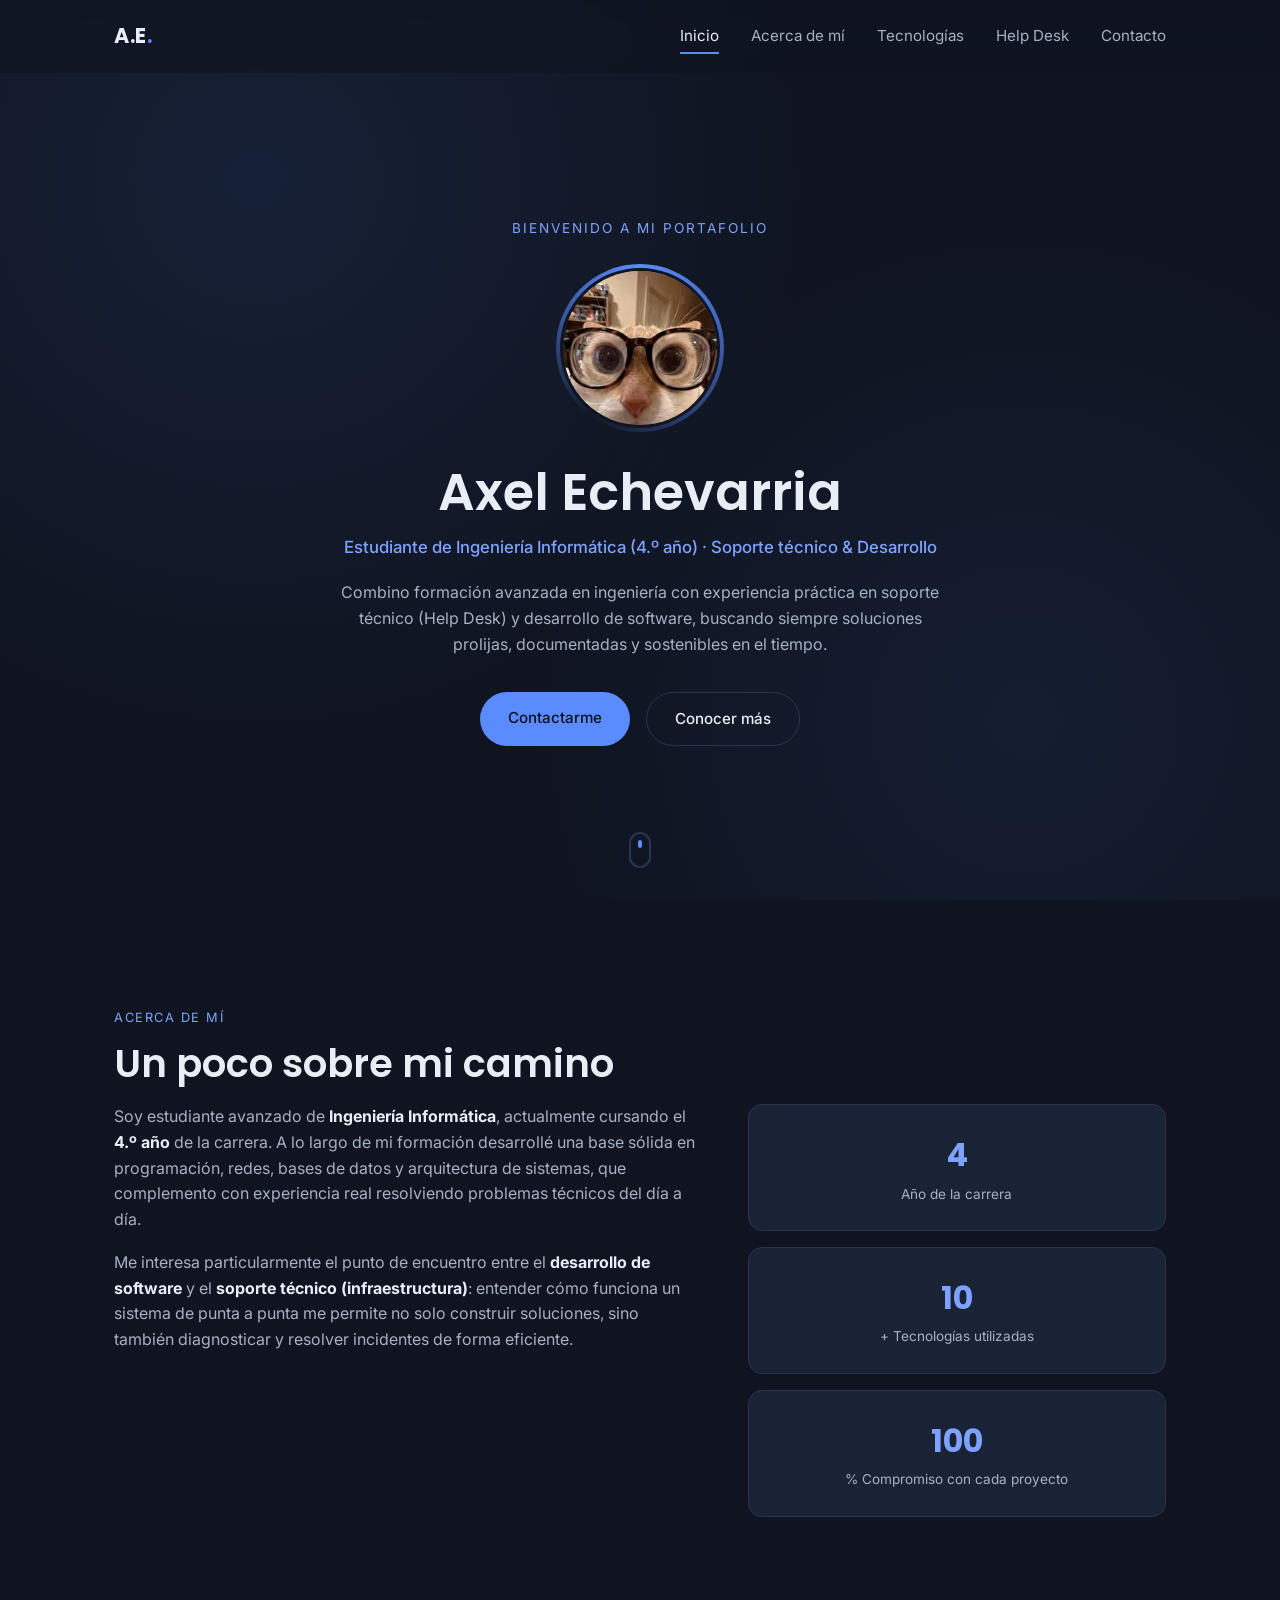
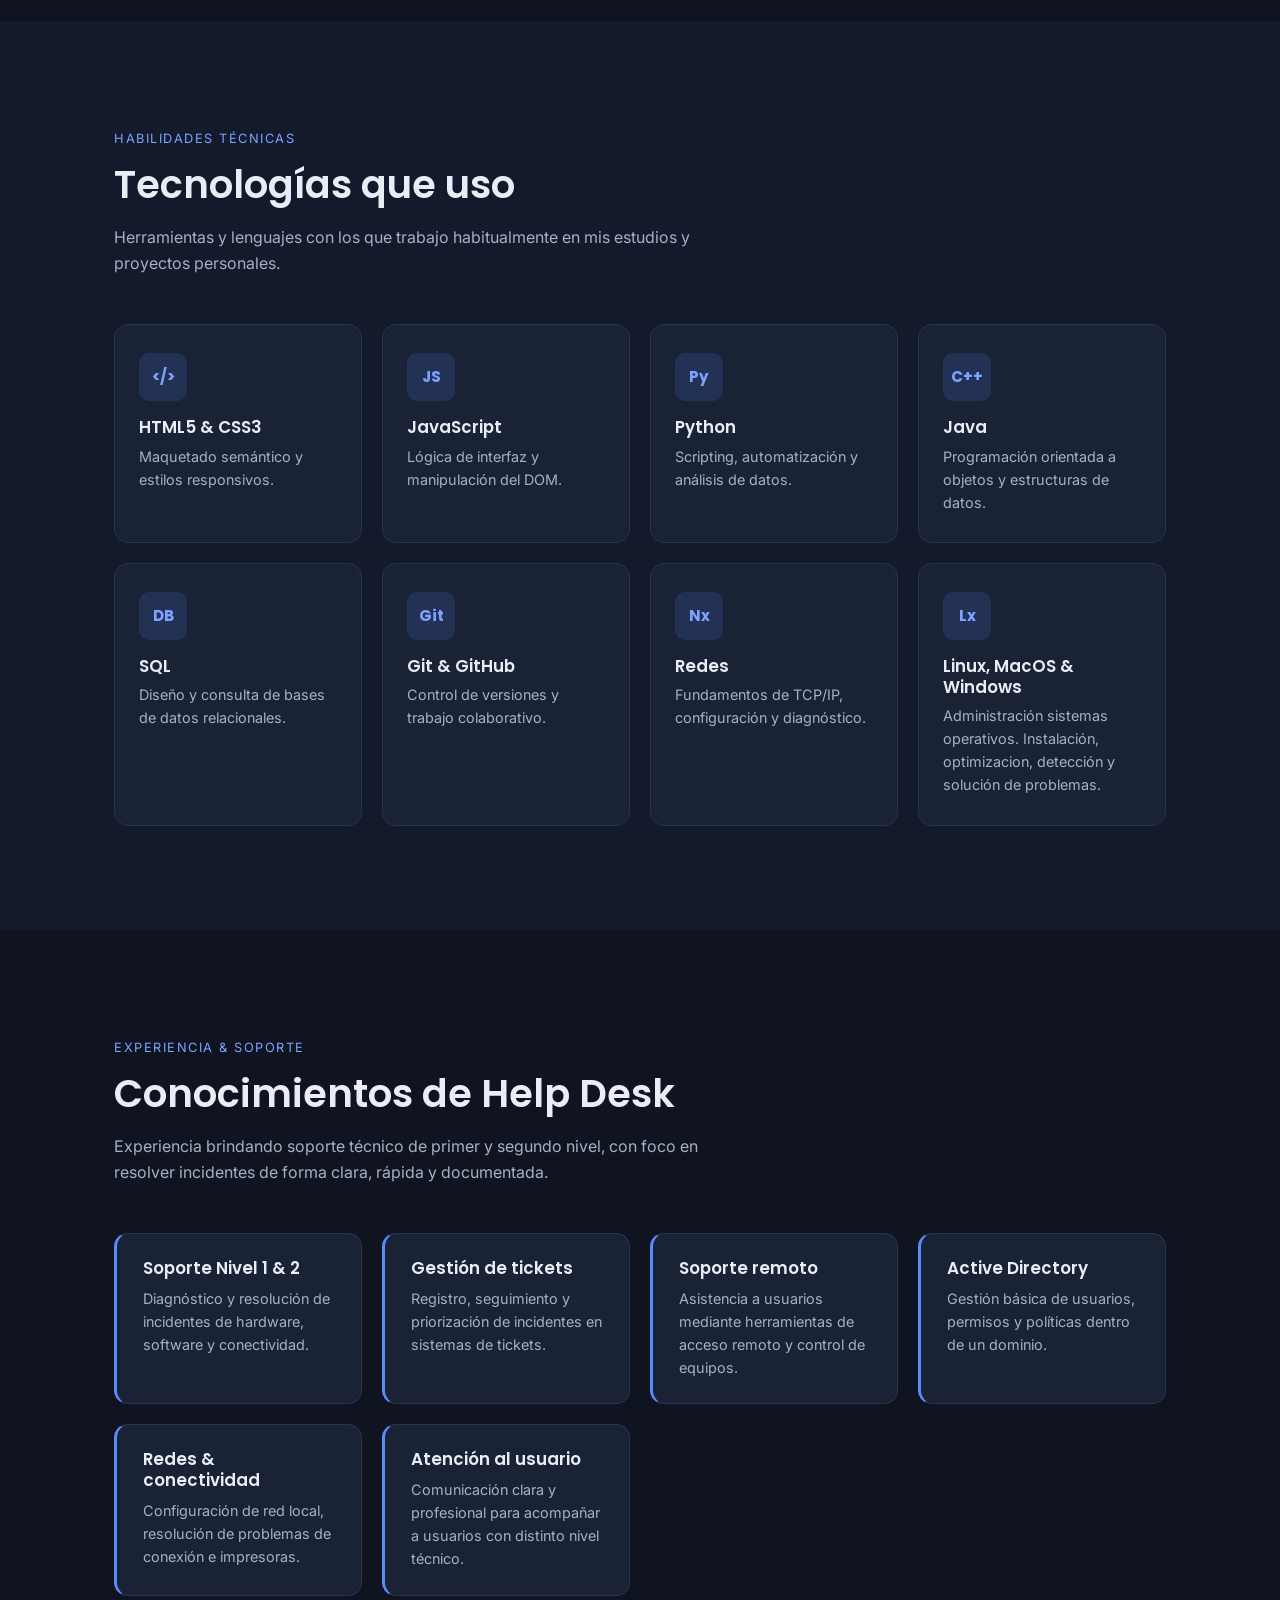
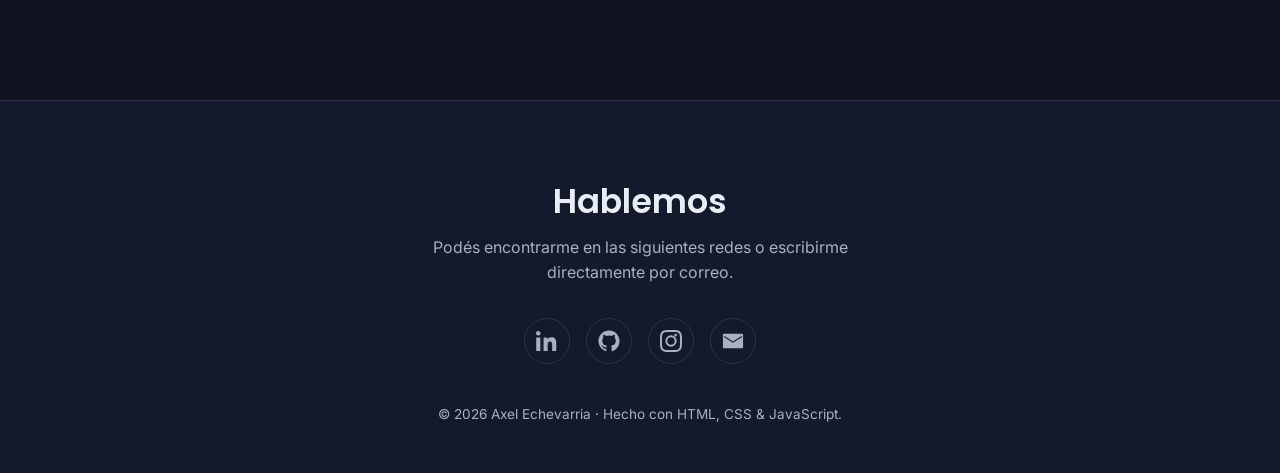
==== index.html @ 370f7445 "Portafolio subido" ====
<!DOCTYPE html>
<html lang="es">
<head>
<meta charset="UTF-8">
<meta name="viewport" content="width=device-width, initial-scale=1.0">
<title>Axel Echevarria — Portafolio</title>
<meta name="description" content="Portafolio personal — Estudiante de Ingeniería Informática, soporte técnico y desarrollo.">
<link rel="preconnect" href="https://fonts.googleapis.com">
<link rel="preconnect" href="https://fonts.gstatic.com" crossorigin>
<link href="https://fonts.googleapis.com/css2?family=Poppins:wght@400;500;600;700&family=Inter:wght@400;500;600&display=swap" rel="stylesheet">
<link rel="stylesheet" href="css/style.css">
</head>
<body>

  <!-- Barra de progreso de scroll -->
  <div class="scroll-progress" id="scrollProgress"></div>

  <!-- NAVBAR -->
  <header class="navbar" id="navbar">
    <nav class="nav container">
      <a href="#inicio" class="logo">A.E<span>.</span></a>

      <button class="nav-toggle" id="navToggle" aria-label="Abrir menú">
        <span></span><span></span><span></span>
      </button>

      <ul class="nav-links" id="navLinks">
        <li><a href="#inicio" class="nav-link active">Inicio</a></li>
        <li><a href="#acerca" class="nav-link">Acerca de mí</a></li>
        <li><a href="#tecnologias" class="nav-link">Tecnologías</a></li>
        <li><a href="#helpdesk" class="nav-link">Help Desk</a></li>
        <li><a href="#contacto" class="nav-link">Contacto</a></li>
      </ul>
    </nav>
  </header>

  <main>
    <!-- HERO -->
    <section id="inicio" class="hero">
      <div class="container hero-content">
        <p class="hero-eyebrow reveal">Bienvenido a mi portafolio</p>

        <div class="hero-photo reveal">
          <div class="hero-photo-ring">
            <!--
              Reemplazá la imagen de abajo por tu foto:
              agregá tu archivo en assets/foto.jpg (o cambiá el nombre acá).
              Si no existe, se muestra un placeholder con tus iniciales.
            -->
            <img src="assets/foto.jpg" alt="Foto de Axel Echevarria" id="profilePhoto">
            <div class="hero-photo-fallback" id="photoFallback">AC</div>
          </div>
        </div>

        <h1 class="hero-title reveal">Axel Echevarria</h1>
        <p class="hero-subtitle reveal">
          Estudiante de Ingeniería Informática (4.º año) · Soporte técnico &amp; Desarrollo
        </p>
        <p class="hero-desc reveal">
          Combino formación avanzada en ingeniería con experiencia práctica en soporte
          técnico (Help Desk) y desarrollo de software, buscando siempre soluciones
          prolijas, documentadas y sostenibles en el tiempo.
        </p>

        <div class="hero-actions reveal">
          <a href="#contacto" class="btn btn-primary">Contactarme</a>
          <a href="#acerca" class="btn btn-outline">Conocer más</a>
        </div>
      </div>

      <a href="#acerca" class="scroll-cue" aria-label="Desplazarse hacia abajo">
        <span></span>
      </a>
    </section>

    <!-- ACERCA DE MÍ -->
    <section id="acerca" class="section">
      <div class="container">
        <span class="section-tag reveal">Acerca de mí</span>
        <h2 class="section-title reveal">Un poco sobre mi camino</h2>

        <div class="about-grid">
          <div class="about-text reveal">
            <p>
              Soy estudiante avanzado de <strong>Ingeniería Informática</strong>, actualmente
              cursando el <strong>4.º año</strong> de la carrera. A lo largo de mi formación
              desarrollé una base sólida en programación, redes, bases de datos y arquitectura
              de sistemas, que complemento con experiencia real resolviendo problemas técnicos
              del día a día.
            </p>
            <p>
              Me interesa particularmente el punto de encuentro entre el <strong>desarrollo
              de software</strong> y el <strong>soporte técnico (infraestructura)</strong>: entender cómo
              funciona un sistema de punta a punta me permite no solo construir soluciones,
              sino también diagnosticar y resolver incidentes de forma eficiente.
            </p>
            
          </div>

          <div class="about-stats reveal">
            <div class="stat-card">
              <span class="stat-number" data-count="4">0</span>
              <span class="stat-label">Año de la carrera</span>
            </div>
            <div class="stat-card">
              <span class="stat-number" data-count="10">0</span>
              <span class="stat-label">+ Tecnologías utilizadas</span>
            </div>
            <div class="stat-card">
              <span class="stat-number" data-count="100">0</span>
              <span class="stat-label">% Compromiso con cada proyecto</span>
            </div>
          </div>
        </div>
      </div>
    </section>

    <!-- TECNOLOGÍAS -->
    <section id="tecnologias" class="section section-alt">
      <div class="container">
        <span class="section-tag reveal">Habilidades técnicas</span>
        <h2 class="section-title reveal">Tecnologías que uso</h2>
        <p class="section-desc reveal">
          Herramientas y lenguajes con los que trabajo habitualmente en mis estudios
          y proyectos personales.
        </p>

        <div class="tech-grid">
          <div class="tech-card reveal">
            <div class="tech-icon">&lt;/&gt;</div>
            <h3>HTML5 &amp; CSS3</h3>
            <p>Maquetado semántico y estilos responsivos.</p>
          </div>
          <div class="tech-card reveal">
            <div class="tech-icon">JS</div>
            <h3>JavaScript</h3>
            <p>Lógica de interfaz y manipulación del DOM.</p>
          </div>
          <div class="tech-card reveal">
            <div class="tech-icon">Py</div>
            <h3>Python</h3>
            <p>Scripting, automatización y análisis de datos.</p>
          </div>
          <div class="tech-card reveal">
            <div class="tech-icon">C++</div>
            <h3>Java</h3>
            <p>Programación orientada a objetos y estructuras de datos.</p>
          </div>
          <div class="tech-card reveal">
            <div class="tech-icon">DB</div>
            <h3>SQL</h3>
            <p>Diseño y consulta de bases de datos relacionales.</p>
          </div>
          <div class="tech-card reveal">
            <div class="tech-icon">Git</div>
            <h3>Git &amp; GitHub</h3>
            <p>Control de versiones y trabajo colaborativo.</p>
          </div>
          <div class="tech-card reveal">
            <div class="tech-icon">Nx</div>
            <h3>Redes</h3>
            <p>Fundamentos de TCP/IP, configuración y diagnóstico.</p>
          </div>
          <div class="tech-card reveal">
            <div class="tech-icon">Lx</div>
            <h3>Linux, MacOS &amp; Windows</h3>
            <p>Administración sistemas operativos. Instalación, optimizacion, detección y solución de problemas.</p>
          </div>
        </div>
      </div>
    </section>

    <!-- HELP DESK -->
    <section id="helpdesk" class="section">
      <div class="container">
        <span class="section-tag reveal">Experiencia &amp; soporte</span>
        <h2 class="section-title reveal">Conocimientos de Help Desk</h2>
        <p class="section-desc reveal">
          Experiencia brindando soporte técnico de primer y segundo nivel,
          con foco en resolver incidentes de forma clara, rápida y documentada.
        </p>

        <div class="helpdesk-grid">
          <div class="helpdesk-card reveal">
            <h3>Soporte Nivel 1 &amp; 2</h3>
            <p>Diagnóstico y resolución de incidentes de hardware, software y conectividad.</p>
          </div>
          <div class="helpdesk-card reveal">
            <h3>Gestión de tickets</h3>
            <p>Registro, seguimiento y priorización de incidentes en sistemas de tickets.</p>
          </div>
          <div class="helpdesk-card reveal">
            <h3>Soporte remoto</h3>
            <p>Asistencia a usuarios mediante herramientas de acceso remoto y control de equipos.</p>
          </div>
          <div class="helpdesk-card reveal">
            <h3>Active Directory</h3>
            <p>Gestión básica de usuarios, permisos y políticas dentro de un dominio.</p>
          </div>
          <div class="helpdesk-card reveal">
            <h3>Redes &amp; conectividad</h3>
            <p>Configuración de red local, resolución de problemas de conexión e impresoras.</p>
          </div>
          <div class="helpdesk-card reveal">
            <h3>Atención al usuario</h3>
            <p>Comunicación clara y profesional para acompañar a usuarios con distinto nivel técnico.</p>
          </div>
        </div>
      </div>
    </section>
  </main>

  <!-- CONTACTO / REDES SOCIALES -->
  <footer id="contacto" class="footer">
    <div class="container">
      <h2 class="footer-title reveal">Hablemos</h2>
      <p class="footer-desc reveal">
        Podés encontrarme en las siguientes redes o escribirme directamente por correo.
      </p>

      <div class="social-links reveal">
        <!-- Reemplazá los "#" por tus links reales -->
        <a href="#" class="social-link" aria-label="LinkedIn" target="_blank" rel="noopener">
          <svg viewBox="0 0 24 24" width="22" height="22" fill="currentColor"><path d="M4.98 3.5C4.98 4.88 3.87 6 2.5 6S0 4.88 0 3.5 1.12 1 2.5 1s2.48 1.12 2.48 2.5zM.24 8.25h4.5V23h-4.5V8.25zM8.13 8.25h4.31v2.02h.06c.6-1.14 2.06-2.34 4.24-2.34 4.53 0 5.36 2.98 5.36 6.86V23h-4.5v-6.77c0-1.62-.03-3.7-2.25-3.7-2.26 0-2.6 1.76-2.6 3.58V23h-4.5V8.25z"/></svg>
        </a>
        <a href="#" class="social-link" aria-label="GitHub" target="_blank" rel="noopener">
          <svg viewBox="0 0 24 24" width="22" height="22" fill="currentColor"><path d="M12 .5C5.65.5.5 5.65.5 12c0 5.09 3.29 9.4 7.86 10.93.58.1.79-.25.79-.56 0-.27-.01-1.16-.02-2.11-3.2.7-3.88-1.36-3.88-1.36-.52-1.34-1.28-1.69-1.28-1.69-1.04-.72.08-.7.08-.7 1.15.08 1.76 1.19 1.76 1.19 1.03 1.76 2.69 1.25 3.35.96.1-.75.4-1.25.73-1.54-2.55-.29-5.24-1.28-5.24-5.7 0-1.26.45-2.29 1.19-3.09-.12-.29-.52-1.46.11-3.05 0 0 .97-.31 3.18 1.18a11 11 0 0 1 5.79 0c2.2-1.49 3.17-1.18 3.17-1.18.64 1.59.24 2.76.12 3.05.74.8 1.18 1.83 1.18 3.09 0 4.43-2.7 5.4-5.27 5.69.42.36.78 1.08.78 2.18 0 1.57-.01 2.84-.01 3.23 0 .31.21.67.8.56A10.99 10.99 0 0 0 23.5 12C23.5 5.65 18.35.5 12 .5z"/></svg>
        </a>
        <a href="#" class="social-link" aria-label="Instagram" target="_blank" rel="noopener">
          <svg viewBox="0 0 24 24" width="22" height="22" fill="currentColor"><path d="M12 2.16c3.2 0 3.58.01 4.85.07 3.25.15 4.77 1.69 4.92 4.92.06 1.27.07 1.65.07 4.85s-.01 3.58-.07 4.85c-.15 3.23-1.66 4.77-4.92 4.92-1.27.06-1.64.07-4.85.07s-3.58-.01-4.85-.07c-3.26-.15-4.77-1.7-4.92-4.92-.06-1.27-.07-1.65-.07-4.85s.01-3.58.07-4.85C2.38 3.9 3.9 2.38 7.15 2.23 8.42 2.17 8.8 2.16 12 2.16zm0-2.16C8.74 0 8.33.01 7.05.07 2.7.27.27 2.7.07 7.05.01 8.33 0 8.74 0 12s.01 3.67.07 4.95c.2 4.35 2.63 6.78 6.98 6.98 1.28.06 1.69.07 4.95.07s3.67-.01 4.95-.07c4.34-.2 6.78-2.63 6.98-6.98.06-1.28.07-1.69.07-4.95s-.01-3.67-.07-4.95C23.72 2.7 21.3.27 16.95.07 15.67.01 15.26 0 12 0zm0 5.84A6.16 6.16 0 1 0 18.16 12 6.16 6.16 0 0 0 12 5.84zm0 10.16A4 4 0 1 1 16 12a4 4 0 0 1-4 4zm6.4-10.4a1.44 1.44 0 1 1-1.44-1.44 1.44 1.44 0 0 1 1.44 1.44z"/></svg>
        </a>
        <a href="mailto:tu-correo@ejemplo.com" class="social-link" aria-label="Correo electrónico">
          <svg viewBox="0 0 24 24" width="22" height="22" fill="currentColor"><path d="M2 4h20a1 1 0 0 1 1 1v14a1 1 0 0 1-1 1H2a1 1 0 0 1-1-1V5a1 1 0 0 1 1-1zm19.4 2.6L12 12.5 2.6 6.6 2 7.7l10 6.2 10-6.2z"/></svg>
        </a>
      </div>

      <p class="footer-bottom reveal">&copy; <span id="year"></span> Axel Echevarria · Hecho con HTML, CSS &amp; JavaScript.</p>
    </div>
  </footer>

  <button class="to-top" id="toTop" aria-label="Volver arriba">↑</button>

  <script src="js/script.js"></script>
</body>
</html>
---- css/style.css ----
/* =========================================================
   Variables y reset
   ========================================================= */
:root {
  --bg: #0f1420;
  --bg-alt: #131a2b;
  --surface: #1a2236;
  --surface-hover: #212b43;
  --border: #2a3450;
  --text: #e9edf5;
  --text-muted: #a7b0c4;
  --accent: #5b8cff;
  --accent-soft: rgba(91, 140, 255, 0.15);
  --accent-strong: #7ea2ff;
  --radius: 14px;
  --transition: 0.35s cubic-bezier(0.4, 0, 0.2, 1);
  --font-heading: 'Poppins', 'Inter', sans-serif;
  --font-body: 'Inter', sans-serif;
}

* {
  margin: 0;
  padding: 0;
  box-sizing: border-box;
}

html {
  scroll-behavior: smooth;
}

body {
  background: var(--bg);
  color: var(--text);
  font-family: var(--font-body);
  line-height: 1.6;
  overflow-x: hidden;
}

.container {
  max-width: 1100px;
  margin: 0 auto;
  padding: 0 1.5rem;
}

h1, h2, h3 {
  font-family: var(--font-heading);
  font-weight: 600;
  line-height: 1.25;
}

a {
  color: inherit;
  text-decoration: none;
}

img {
  max-width: 100%;
  display: block;
}

/* =========================================================
   Barra de progreso de scroll
   ========================================================= */
.scroll-progress {
  position: fixed;
  top: 0;
  left: 0;
  height: 3px;
  width: 0%;
  background: linear-gradient(90deg, var(--accent), var(--accent-strong));
  z-index: 1000;
  transition: width 0.1s ease-out;
}

/* =========================================================
   Navbar
   ========================================================= */
.navbar {
  position: fixed;
  top: 0;
  left: 0;
  width: 100%;
  z-index: 900;
  background: rgba(15, 20, 32, 0.7);
  backdrop-filter: blur(10px);
  border-bottom: 1px solid transparent;
  transition: border-color var(--transition), background var(--transition);
}

.navbar.scrolled {
  background: rgba(15, 20, 32, 0.92);
  border-bottom-color: var(--border);
}

.nav {
  display: flex;
  align-items: center;
  justify-content: space-between;
  height: 72px;
}

.logo {
  font-family: var(--font-heading);
  font-weight: 700;
  font-size: 1.3rem;
  letter-spacing: 0.5px;
}

.logo span {
  color: var(--accent);
}

.nav-links {
  display: flex;
  gap: 2rem;
  list-style: none;
}

.nav-link {
  position: relative;
  font-size: 0.95rem;
  color: var(--text-muted);
  padding: 0.4rem 0;
  transition: color var(--transition);
}

.nav-link::after {
  content: '';
  position: absolute;
  left: 0;
  bottom: -2px;
  width: 0%;
  height: 2px;
  background: var(--accent);
  transition: width var(--transition);
}

.nav-link:hover,
.nav-link.active {
  color: var(--text);
}

.nav-link:hover::after,
.nav-link.active::after {
  width: 100%;
}

.nav-toggle {
  display: none;
  flex-direction: column;
  gap: 5px;
  background: none;
  border: none;
  cursor: pointer;
  padding: 0.5rem;
}

.nav-toggle span {
  width: 24px;
  height: 2px;
  background: var(--text);
  border-radius: 2px;
  transition: var(--transition);
}

/* =========================================================
   Hero
   ========================================================= */
.hero {
  min-height: 100vh;
  display: flex;
  align-items: center;
  justify-content: center;
  position: relative;
  padding: 8rem 0 4rem;
  background:
    radial-gradient(circle at 20% 20%, rgba(91, 140, 255, 0.10), transparent 45%),
    radial-gradient(circle at 80% 80%, rgba(91, 140, 255, 0.08), transparent 40%);
}

.hero-content {
  text-align: center;
  display: flex;
  flex-direction: column;
  align-items: center;
}

.hero-eyebrow {
  font-size: 0.85rem;
  letter-spacing: 2px;
  text-transform: uppercase;
  color: var(--accent-strong);
  margin-bottom: 1.5rem;
}

.hero-photo {
  margin-bottom: 1.75rem;
}

.hero-photo-ring {
  position: relative;
  width: 168px;
  height: 168px;
  border-radius: 50%;
  padding: 4px;
  background: conic-gradient(from 0deg, var(--accent), transparent 60%, var(--accent));
  animation: rotate-ring 8s linear infinite;
}

@keyframes rotate-ring {
  to { transform: rotate(360deg); }
}

.hero-photo-ring img,
.hero-photo-ring .hero-photo-fallback {
  width: 100%;
  height: 100%;
  border-radius: 50%;
  object-fit: cover;
  background: var(--surface);
  border: 3px solid var(--bg);
}

.hero-photo-fallback {
  display: none;
  align-items: center;
  justify-content: center;
  font-family: var(--font-heading);
  font-size: 2.4rem;
  font-weight: 600;
  color: var(--accent-strong);
  letter-spacing: 1px;
}

.hero-photo-ring img.hidden {
  display: none;
}

.hero-photo-ring .hero-photo-fallback.visible {
  display: flex;
}

.hero-title {
  font-size: clamp(2.2rem, 5vw, 3.2rem);
  margin-bottom: 0.6rem;
}

.hero-subtitle {
  font-size: 1.05rem;
  color: var(--accent-strong);
  font-weight: 500;
  margin-bottom: 1.25rem;
}

.hero-desc {
  max-width: 600px;
  color: var(--text-muted);
  margin-bottom: 2.2rem;
}

.hero-actions {
  display: flex;
  gap: 1rem;
  flex-wrap: wrap;
  justify-content: center;
}

.btn {
  display: inline-block;
  padding: 0.85rem 1.75rem;
  border-radius: 999px;
  font-weight: 500;
  font-size: 0.95rem;
  transition: transform var(--transition), background var(--transition), border-color var(--transition), box-shadow var(--transition);
}

.btn-primary {
  background: var(--accent);
  color: #0b1020;
}

.btn-primary:hover {
  background: var(--accent-strong);
  transform: translateY(-2px);
  box-shadow: 0 10px 25px -10px var(--accent);
}

.btn-outline {
  border: 1px solid var(--border);
  color: var(--text);
}

.btn-outline:hover {
  border-color: var(--accent);
  transform: translateY(-2px);
}

.scroll-cue {
  position: absolute;
  bottom: 2rem;
  left: 50%;
  transform: translateX(-50%);
}

.scroll-cue span {
  display: block;
  width: 22px;
  height: 36px;
  border: 2px solid var(--border);
  border-radius: 12px;
  position: relative;
}

.scroll-cue span::before {
  content: '';
  position: absolute;
  top: 6px;
  left: 50%;
  width: 4px;
  height: 8px;
  background: var(--accent);
  border-radius: 2px;
  transform: translateX(-50%);
  animation: scroll-dot 1.8s ease infinite;
}

@keyframes scroll-dot {
  0% { opacity: 1; transform: translate(-50%, 0); }
  60% { opacity: 0; transform: translate(-50%, 10px); }
  100% { opacity: 0; }
}

/* =========================================================
   Secciones genéricas
   ========================================================= */
.section {
  padding: 6.5rem 0;
}

.section-alt {
  background: var(--bg-alt);
}

.section-tag {
  display: inline-block;
  font-size: 0.8rem;
  text-transform: uppercase;
  letter-spacing: 1.5px;
  color: var(--accent-strong);
  margin-bottom: 0.75rem;
}

.section-title {
  font-size: clamp(1.8rem, 4vw, 2.4rem);
  margin-bottom: 1rem;
}

.section-desc {
  color: var(--text-muted);
  max-width: 620px;
  margin-bottom: 3rem;
}

/* =========================================================
   Acerca de mí
   ========================================================= */
.about-grid {
  display: grid;
  grid-template-columns: 1.4fr 1fr;
  gap: 3rem;
  align-items: start;
}

.about-text p {
  color: var(--text-muted);
  margin-bottom: 1.1rem;
}

.about-text strong {
  color: var(--text);
}

.about-stats {
  display: grid;
  gap: 1rem;
}

.stat-card {
  background: var(--surface);
  border: 1px solid var(--border);
  border-radius: var(--radius);
  padding: 1.5rem;
  text-align: center;
  transition: transform var(--transition), border-color var(--transition);
}

.stat-card:hover {
  transform: translateY(-4px);
  border-color: var(--accent);
}

.stat-number {
  display: block;
  font-family: var(--font-heading);
  font-size: 2rem;
  font-weight: 700;
  color: var(--accent-strong);
}

.stat-label {
  font-size: 0.85rem;
  color: var(--text-muted);
}

/* =========================================================
   Tecnologías
   ========================================================= */
.tech-grid {
  display: grid;
  grid-template-columns: repeat(auto-fit, minmax(200px, 1fr));
  gap: 1.25rem;
}

.tech-card {
  background: var(--surface);
  border: 1px solid var(--border);
  border-radius: var(--radius);
  padding: 1.75rem 1.5rem;
  transition: transform var(--transition), border-color var(--transition), background var(--transition);
}

.tech-card:hover {
  transform: translateY(-6px);
  border-color: var(--accent);
  background: var(--surface-hover);
}

.tech-icon {
  width: 48px;
  height: 48px;
  border-radius: 10px;
  background: var(--accent-soft);
  color: var(--accent-strong);
  display: flex;
  align-items: center;
  justify-content: center;
  font-family: var(--font-heading);
  font-weight: 700;
  font-size: 0.95rem;
  margin-bottom: 1rem;
}

.tech-card h3 {
  font-size: 1.05rem;
  margin-bottom: 0.4rem;
}

.tech-card p {
  color: var(--text-muted);
  font-size: 0.9rem;
}

/* =========================================================
   Help Desk
   ========================================================= */
.helpdesk-grid {
  display: grid;
  grid-template-columns: repeat(auto-fit, minmax(240px, 1fr));
  gap: 1.25rem;
}

.helpdesk-card {
  background: var(--surface);
  border: 1px solid var(--border);
  border-left: 3px solid var(--accent);
  border-radius: var(--radius);
  padding: 1.5rem 1.6rem;
  transition: transform var(--transition), background var(--transition);
}

.helpdesk-card:hover {
  transform: translateX(4px);
  background: var(--surface-hover);
}

.helpdesk-card h3 {
  font-size: 1.05rem;
  margin-bottom: 0.5rem;
}

.helpdesk-card p {
  color: var(--text-muted);
  font-size: 0.9rem;
}

/* =========================================================
   Footer / Contacto
   ========================================================= */
.footer {
  padding: 5rem 0 3rem;
  text-align: center;
  background: var(--bg-alt);
  border-top: 1px solid var(--border);
}

.footer-title {
  font-size: clamp(1.6rem, 4vw, 2.1rem);
  margin-bottom: 0.75rem;
}

.footer-desc {
  color: var(--text-muted);
  max-width: 480px;
  margin: 0 auto 2rem;
}

.social-links {
  display: flex;
  justify-content: center;
  gap: 1rem;
  margin-bottom: 2.5rem;
}

.social-link {
  width: 46px;
  height: 46px;
  border-radius: 50%;
  border: 1px solid var(--border);
  display: flex;
  align-items: center;
  justify-content: center;
  color: var(--text-muted);
  transition: transform var(--transition), color var(--transition), border-color var(--transition), background var(--transition);
}

.social-link:hover {
  color: var(--bg);
  background: var(--accent);
  border-color: var(--accent);
  transform: translateY(-4px);
}

.footer-bottom {
  font-size: 0.85rem;
  color: var(--text-muted);
}

/* =========================================================
   Botón volver arriba
   ========================================================= */
.to-top {
  position: fixed;
  right: 1.5rem;
  bottom: 1.5rem;
  width: 44px;
  height: 44px;
  border-radius: 50%;
  border: 1px solid var(--border);
  background: var(--surface);
  color: var(--text);
  cursor: pointer;
  font-size: 1.1rem;
  opacity: 0;
  visibility: hidden;
  transform: translateY(10px);
  transition: var(--transition);
  z-index: 800;
}

.to-top.visible {
  opacity: 1;
  visibility: visible;
  transform: translateY(0);
}

.to-top:hover {
  border-color: var(--accent);
  color: var(--accent-strong);
}

/* =========================================================
   Animaciones de aparición al hacer scroll
   ========================================================= */
.reveal {
  opacity: 0;
  transform: translateY(18px);
  transition: opacity 0.7s ease, transform 0.7s ease;
}

.reveal.is-visible {
  opacity: 1;
  transform: translateY(0);
}

/* pequeño desfase entre elementos hijos consecutivos */
.hero-content .reveal:nth-child(1) { transition-delay: 0s; }
.hero-content .reveal:nth-child(2) { transition-delay: 0.05s; }
.hero-content .reveal:nth-child(3) { transition-delay: 0.1s; }
.hero-content .reveal:nth-child(4) { transition-delay: 0.15s; }
.hero-content .reveal:nth-child(5) { transition-delay: 0.2s; }
.hero-content .reveal:nth-child(6) { transition-delay: 0.25s; }

@media (prefers-reduced-motion: reduce) {
  * {
    animation-duration: 0.001ms !important;
    animation-iteration-count: 1 !important;
    transition-duration: 0.001ms !important;
    scroll-behavior: auto !important;
  }
}

/* =========================================================
   Responsive
   ========================================================= */
@media (max-width: 860px) {
  .about-grid {
    grid-template-columns: 1fr;
  }
}

@media (max-width: 720px) {
  .nav-toggle {
    display: flex;
  }

  .nav-links {
    position: fixed;
    top: 72px;
    right: 0;
    height: calc(100vh - 72px);
    width: 240px;
    background: var(--bg-alt);
    border-left: 1px solid var(--border);
    flex-direction: column;
    padding: 2rem 1.5rem;
    gap: 1.5rem;
    transform: translateX(100%);
    transition: transform var(--transition);
  }

  .nav-links.open {
    transform: translateX(0);
  }

  .nav-toggle.open span:nth-child(1) { transform: translateY(7px) rotate(45deg); }
  .nav-toggle.open span:nth-child(2) { opacity: 0; }
  .nav-toggle.open span:nth-child(3) { transform: translateY(-7px) rotate(-45deg); }
}
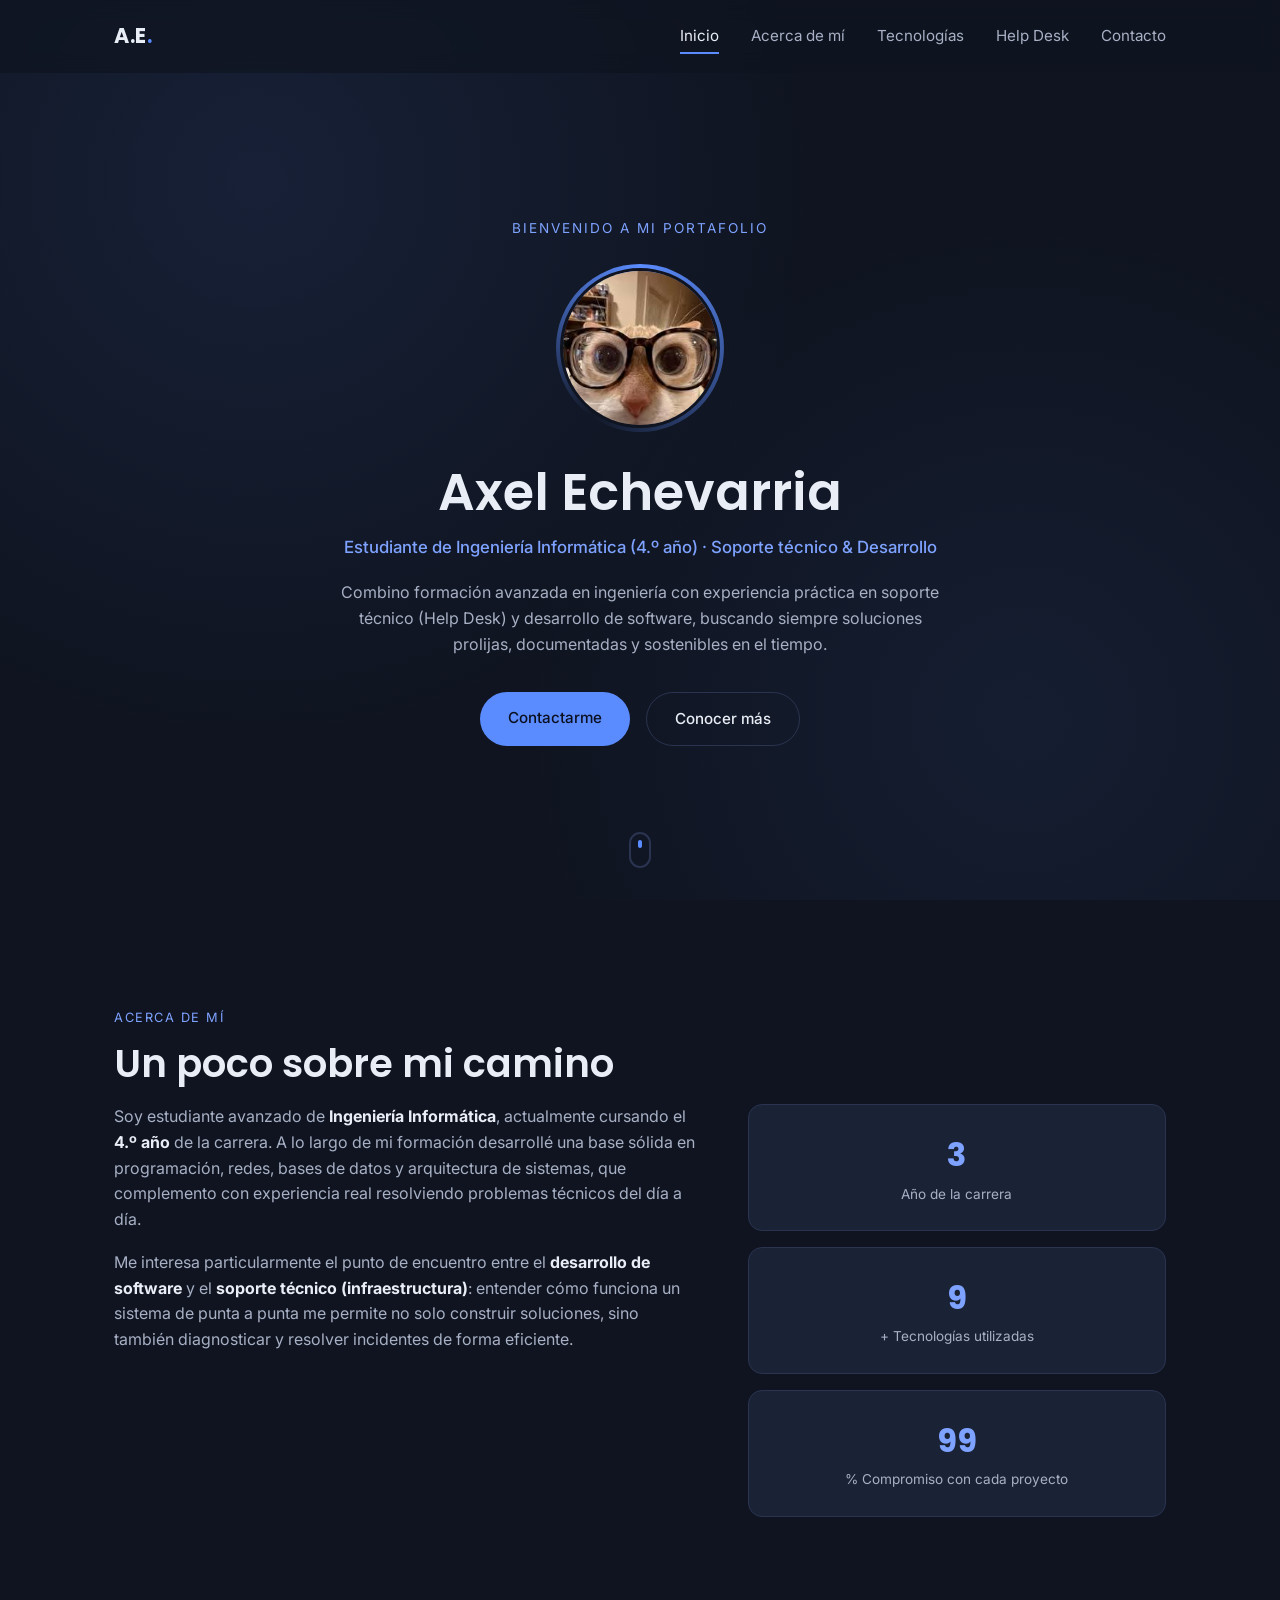
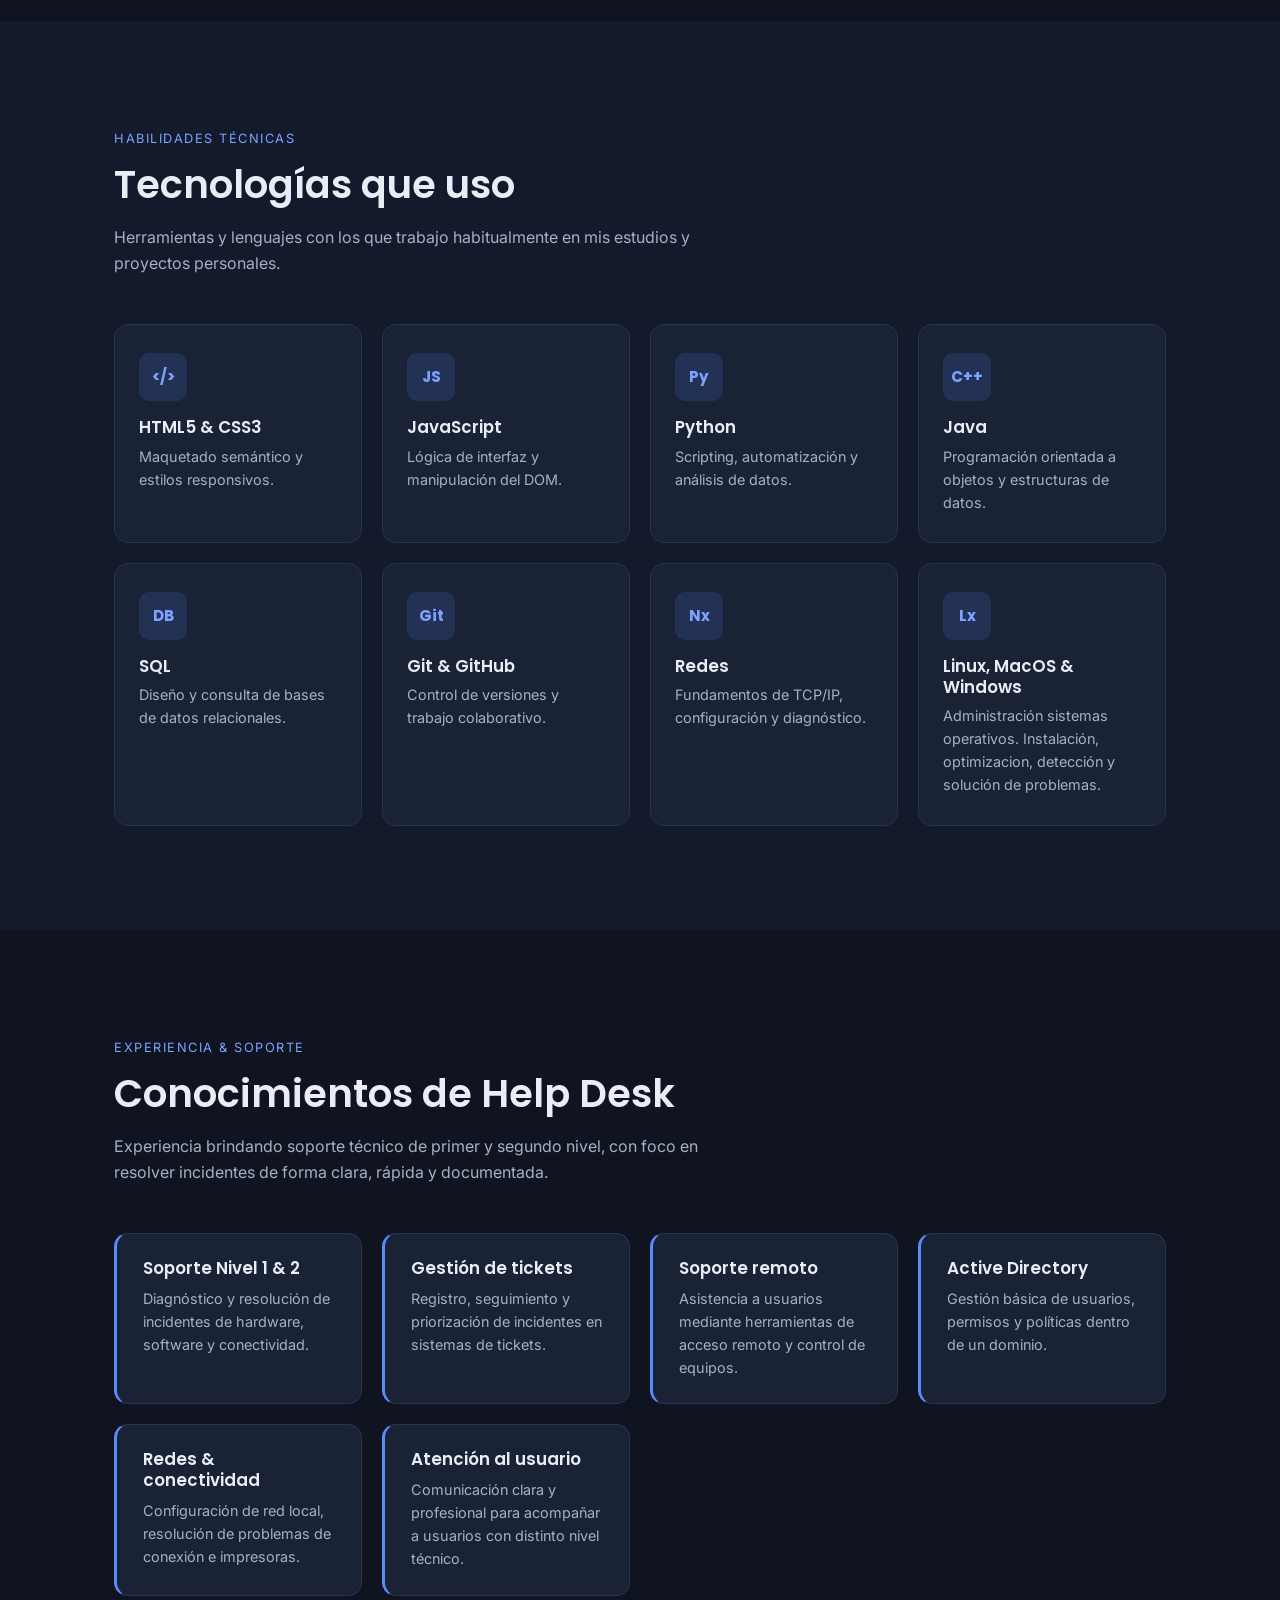
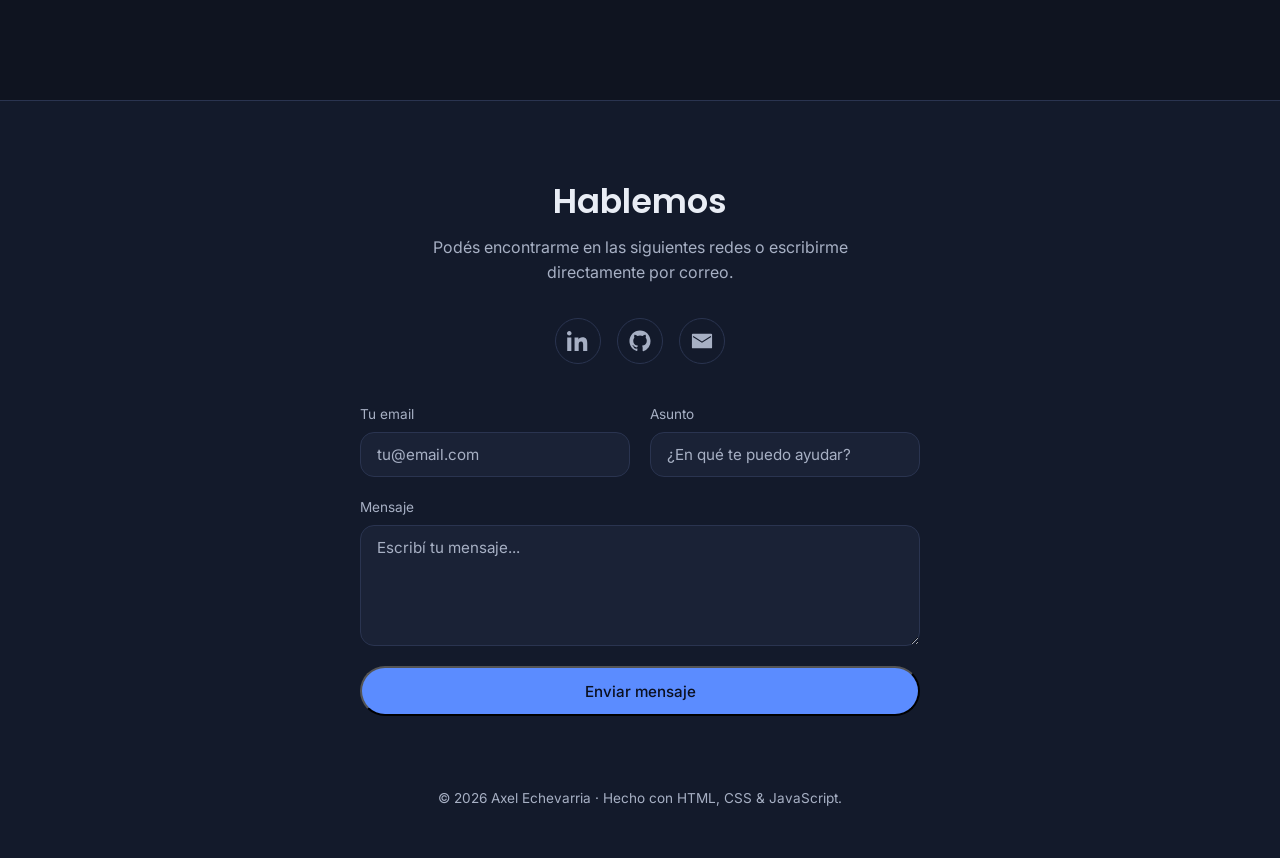
==== commit 3b46a132: "Actualiza redes sociales y agrega formulario de contacto Reemplaza los links placeholder de LinkedIn" ====
--- a/index.html
+++ b/index.html
@@ -219,20 +219,42 @@
       </p>
 
       <div class="social-links reveal">
-        <!-- Reemplazá los "#" por tus links reales -->
-        <a href="#" class="social-link" aria-label="LinkedIn" target="_blank" rel="noopener">
+        <a href="https://www.linkedin.com/in/axel-echevarria-0168621a0/" class="social-link" aria-label="LinkedIn" target="_blank" rel="noopener">
           <svg viewBox="0 0 24 24" width="22" height="22" fill="currentColor"><path d="M4.98 3.5C4.98 4.88 3.87 6 2.5 6S0 4.88 0 3.5 1.12 1 2.5 1s2.48 1.12 2.48 2.5zM.24 8.25h4.5V23h-4.5V8.25zM8.13 8.25h4.31v2.02h.06c.6-1.14 2.06-2.34 4.24-2.34 4.53 0 5.36 2.98 5.36 6.86V23h-4.5v-6.77c0-1.62-.03-3.7-2.25-3.7-2.26 0-2.6 1.76-2.6 3.58V23h-4.5V8.25z"/></svg>
         </a>
-        <a href="#" class="social-link" aria-label="GitHub" target="_blank" rel="noopener">
+        <a href="https://github.com/axel99e" class="social-link" aria-label="GitHub" target="_blank" rel="noopener">
           <svg viewBox="0 0 24 24" width="22" height="22" fill="currentColor"><path d="M12 .5C5.65.5.5 5.65.5 12c0 5.09 3.29 9.4 7.86 10.93.58.1.79-.25.79-.56 0-.27-.01-1.16-.02-2.11-3.2.7-3.88-1.36-3.88-1.36-.52-1.34-1.28-1.69-1.28-1.69-1.04-.72.08-.7.08-.7 1.15.08 1.76 1.19 1.76 1.19 1.03 1.76 2.69 1.25 3.35.96.1-.75.4-1.25.73-1.54-2.55-.29-5.24-1.28-5.24-5.7 0-1.26.45-2.29 1.19-3.09-.12-.29-.52-1.46.11-3.05 0 0 .97-.31 3.18 1.18a11 11 0 0 1 5.79 0c2.2-1.49 3.17-1.18 3.17-1.18.64 1.59.24 2.76.12 3.05.74.8 1.18 1.83 1.18 3.09 0 4.43-2.7 5.4-5.27 5.69.42.36.78 1.08.78 2.18 0 1.57-.01 2.84-.01 3.23 0 .31.21.67.8.56A10.99 10.99 0 0 0 23.5 12C23.5 5.65 18.35.5 12 .5z"/></svg>
         </a>
-        <a href="#" class="social-link" aria-label="Instagram" target="_blank" rel="noopener">
-          <svg viewBox="0 0 24 24" width="22" height="22" fill="currentColor"><path d="M12 2.16c3.2 0 3.58.01 4.85.07 3.25.15 4.77 1.69 4.92 4.92.06 1.27.07 1.65.07 4.85s-.01 3.58-.07 4.85c-.15 3.23-1.66 4.77-4.92 4.92-1.27.06-1.64.07-4.85.07s-3.58-.01-4.85-.07c-3.26-.15-4.77-1.7-4.92-4.92-.06-1.27-.07-1.65-.07-4.85s.01-3.58.07-4.85C2.38 3.9 3.9 2.38 7.15 2.23 8.42 2.17 8.8 2.16 12 2.16zm0-2.16C8.74 0 8.33.01 7.05.07 2.7.27.27 2.7.07 7.05.01 8.33 0 8.74 0 12s.01 3.67.07 4.95c.2 4.35 2.63 6.78 6.98 6.98 1.28.06 1.69.07 4.95.07s3.67-.01 4.95-.07c4.34-.2 6.78-2.63 6.98-6.98.06-1.28.07-1.69.07-4.95s-.01-3.67-.07-4.95C23.72 2.7 21.3.27 16.95.07 15.67.01 15.26 0 12 0zm0 5.84A6.16 6.16 0 1 0 18.16 12 6.16 6.16 0 0 0 12 5.84zm0 10.16A4 4 0 1 1 16 12a4 4 0 0 1-4 4zm6.4-10.4a1.44 1.44 0 1 1-1.44-1.44 1.44 1.44 0 0 1 1.44 1.44z"/></svg>
-        </a>
-        <a href="mailto:tu-correo@ejemplo.com" class="social-link" aria-label="Correo electrónico">
+        <a href="mailto:axelechev@gmail.com" class="social-link" aria-label="Correo electrónico">
           <svg viewBox="0 0 24 24" width="22" height="22" fill="currentColor"><path d="M2 4h20a1 1 0 0 1 1 1v14a1 1 0 0 1-1 1H2a1 1 0 0 1-1-1V5a1 1 0 0 1 1-1zm19.4 2.6L12 12.5 2.6 6.6 2 7.7l10 6.2 10-6.2z"/></svg>
         </a>
       </div>
+
+      <!-- Formulario de contacto vía Web3Forms (sin backend propio). -->
+      <form class="contact-form reveal" id="contactForm" action="https://api.web3forms.com/submit" method="POST">
+        <input type="hidden" name="access_key" value="4124bc94-127f-42cf-8d1d-780a846f8611">
+        <input type="hidden" name="from_name" value="Formulario del portafolio">
+        <input type="checkbox" name="botcheck" class="hidden-field" style="display:none" tabindex="-1" autocomplete="off">
+
+        <div class="form-row">
+          <div class="form-group">
+            <label for="fromEmail">Tu email</label>
+            <input type="email" id="fromEmail" name="email" placeholder="tu@email.com" required>
+          </div>
+          <div class="form-group">
+            <label for="fromSubject">Asunto</label>
+            <input type="text" id="fromSubject" name="subject" placeholder="¿En qué te puedo ayudar?" required>
+          </div>
+        </div>
+
+        <div class="form-group">
+          <label for="fromMessage">Mensaje</label>
+          <textarea id="fromMessage" name="message" rows="5" placeholder="Escribí tu mensaje..." required></textarea>
+        </div>
+
+        <button type="submit" class="btn btn-primary form-submit">Enviar mensaje</button>
+        <p class="form-status" id="formStatus" role="status" aria-live="polite"></p>
+      </form>
 
       <p class="footer-bottom reveal">&copy; <span id="year"></span> Axel Echevarria · Hecho con HTML, CSS &amp; JavaScript.</p>
     </div>
--- a/css/style.css
+++ b/css/style.css
@@ -543,6 +543,86 @@
 .footer-bottom {
   font-size: 0.85rem;
   color: var(--text-muted);
+}
+
+/* =========================================================
+   Formulario de contacto
+   ========================================================= */
+.contact-form {
+  max-width: 560px;
+  margin: 0 auto 2.5rem;
+  text-align: left;
+}
+
+.form-row {
+  display: grid;
+  grid-template-columns: 1fr 1fr;
+  gap: 1.25rem;
+}
+
+.form-group {
+  display: flex;
+  flex-direction: column;
+  gap: 0.4rem;
+  margin-bottom: 1.25rem;
+}
+
+.form-group label {
+  font-size: 0.85rem;
+  color: var(--text-muted);
+}
+
+.form-group input,
+.form-group textarea {
+  width: 100%;
+  padding: 0.75rem 1rem;
+  background: var(--surface);
+  border: 1px solid var(--border);
+  border-radius: var(--radius);
+  color: var(--text);
+  font-family: inherit;
+  font-size: 0.95rem;
+  resize: vertical;
+  transition: border-color var(--transition), background var(--transition);
+}
+
+.form-group input::placeholder,
+.form-group textarea::placeholder {
+  color: var(--text-muted);
+}
+
+.form-group input:focus,
+.form-group textarea:focus {
+  outline: none;
+  border-color: var(--accent);
+  background: var(--surface-hover);
+}
+
+.form-submit {
+  width: 100%;
+  cursor: pointer;
+  font-family: inherit;
+}
+
+.form-status {
+  margin-top: 0.9rem;
+  font-size: 0.9rem;
+  min-height: 1.2em;
+}
+
+.form-status.success {
+  color: #4ade80;
+}
+
+.form-status.error {
+  color: #f87171;
+}
+
+@media (max-width: 640px) {
+  .form-row {
+    grid-template-columns: 1fr;
+    gap: 0;
+  }
 }
 
 /* =========================================================
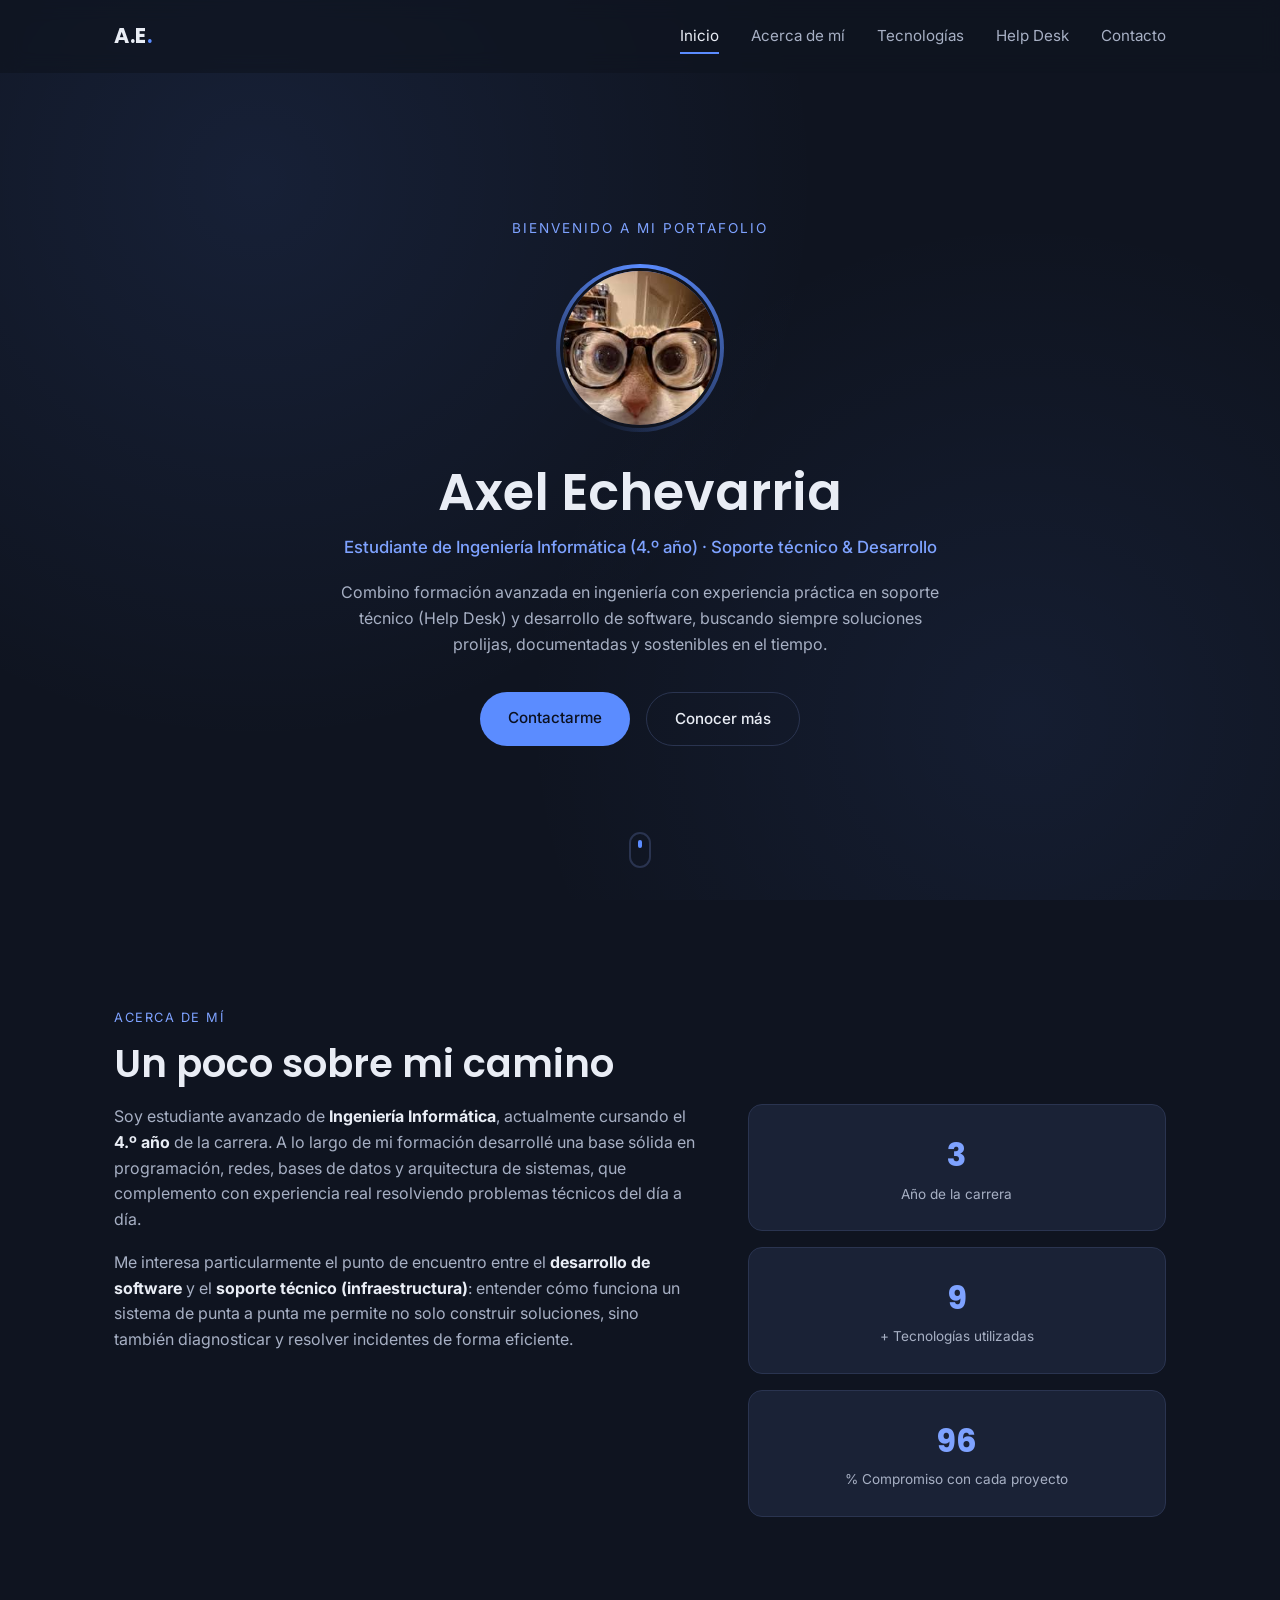
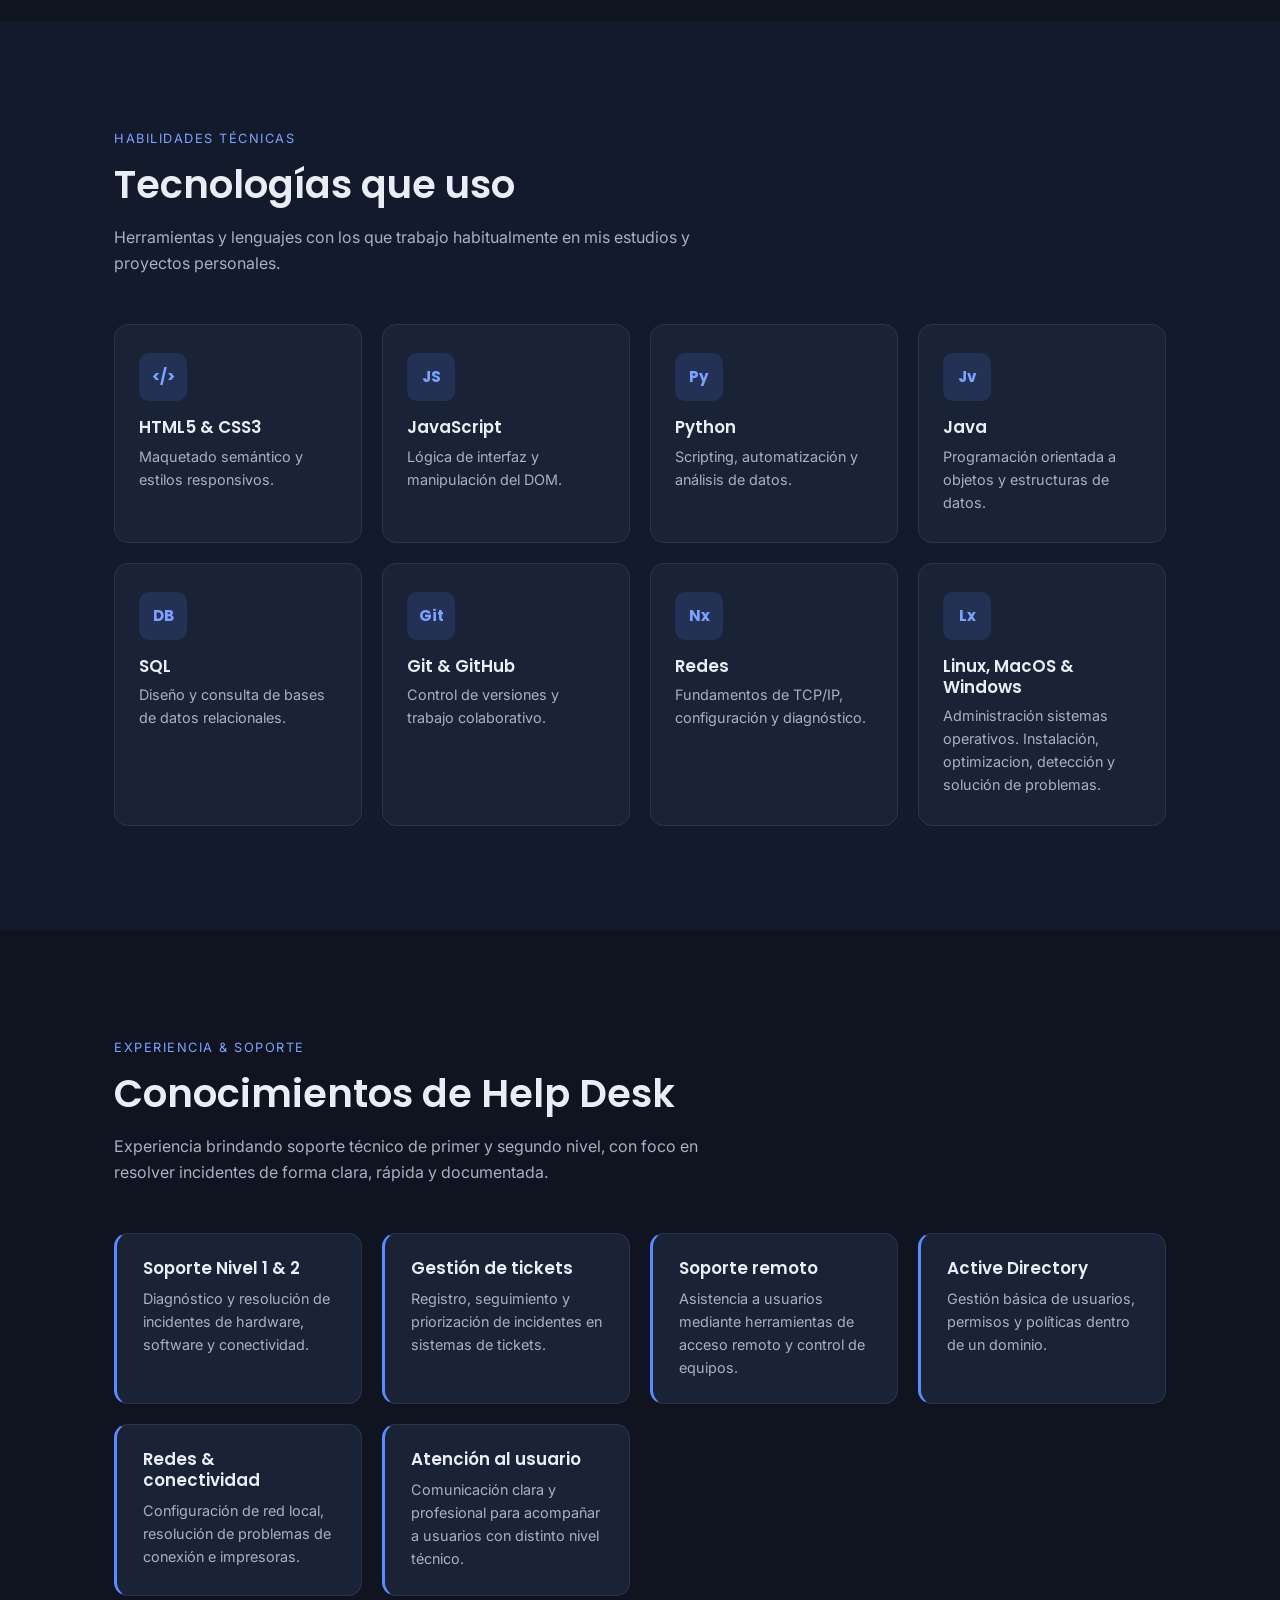
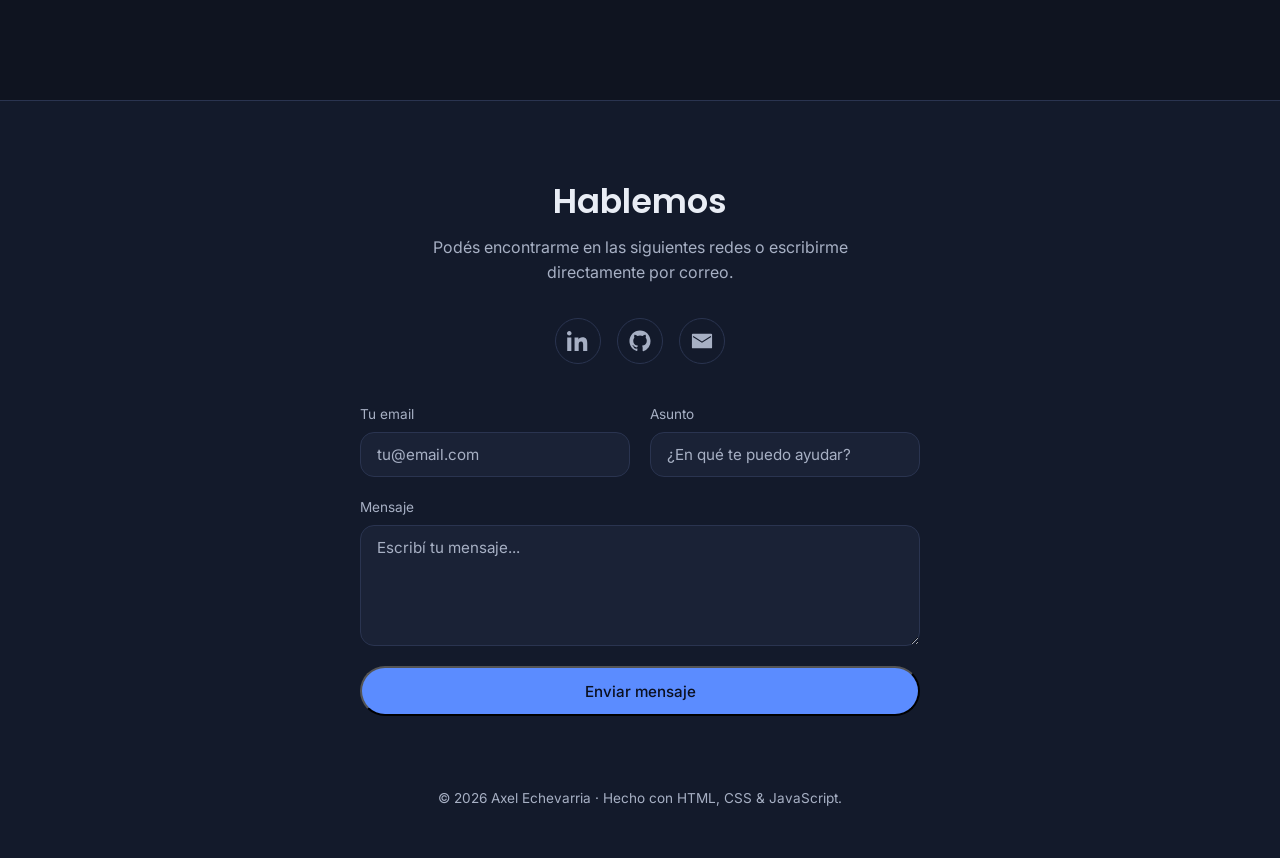
==== commit 4723cddc: "Corrige ícono de la tarjeta Java (mostraba C++) Co-Authored-By: Claude Sonnet 5 <noreply@anthropic.c" ====
--- a/index.html
+++ b/index.html
@@ -142,7 +142,7 @@
             <p>Scripting, automatización y análisis de datos.</p>
           </div>
           <div class="tech-card reveal">
-            <div class="tech-icon">C++</div>
+            <div class="tech-icon">Jv</div>
             <h3>Java</h3>
             <p>Programación orientada a objetos y estructuras de datos.</p>
           </div>
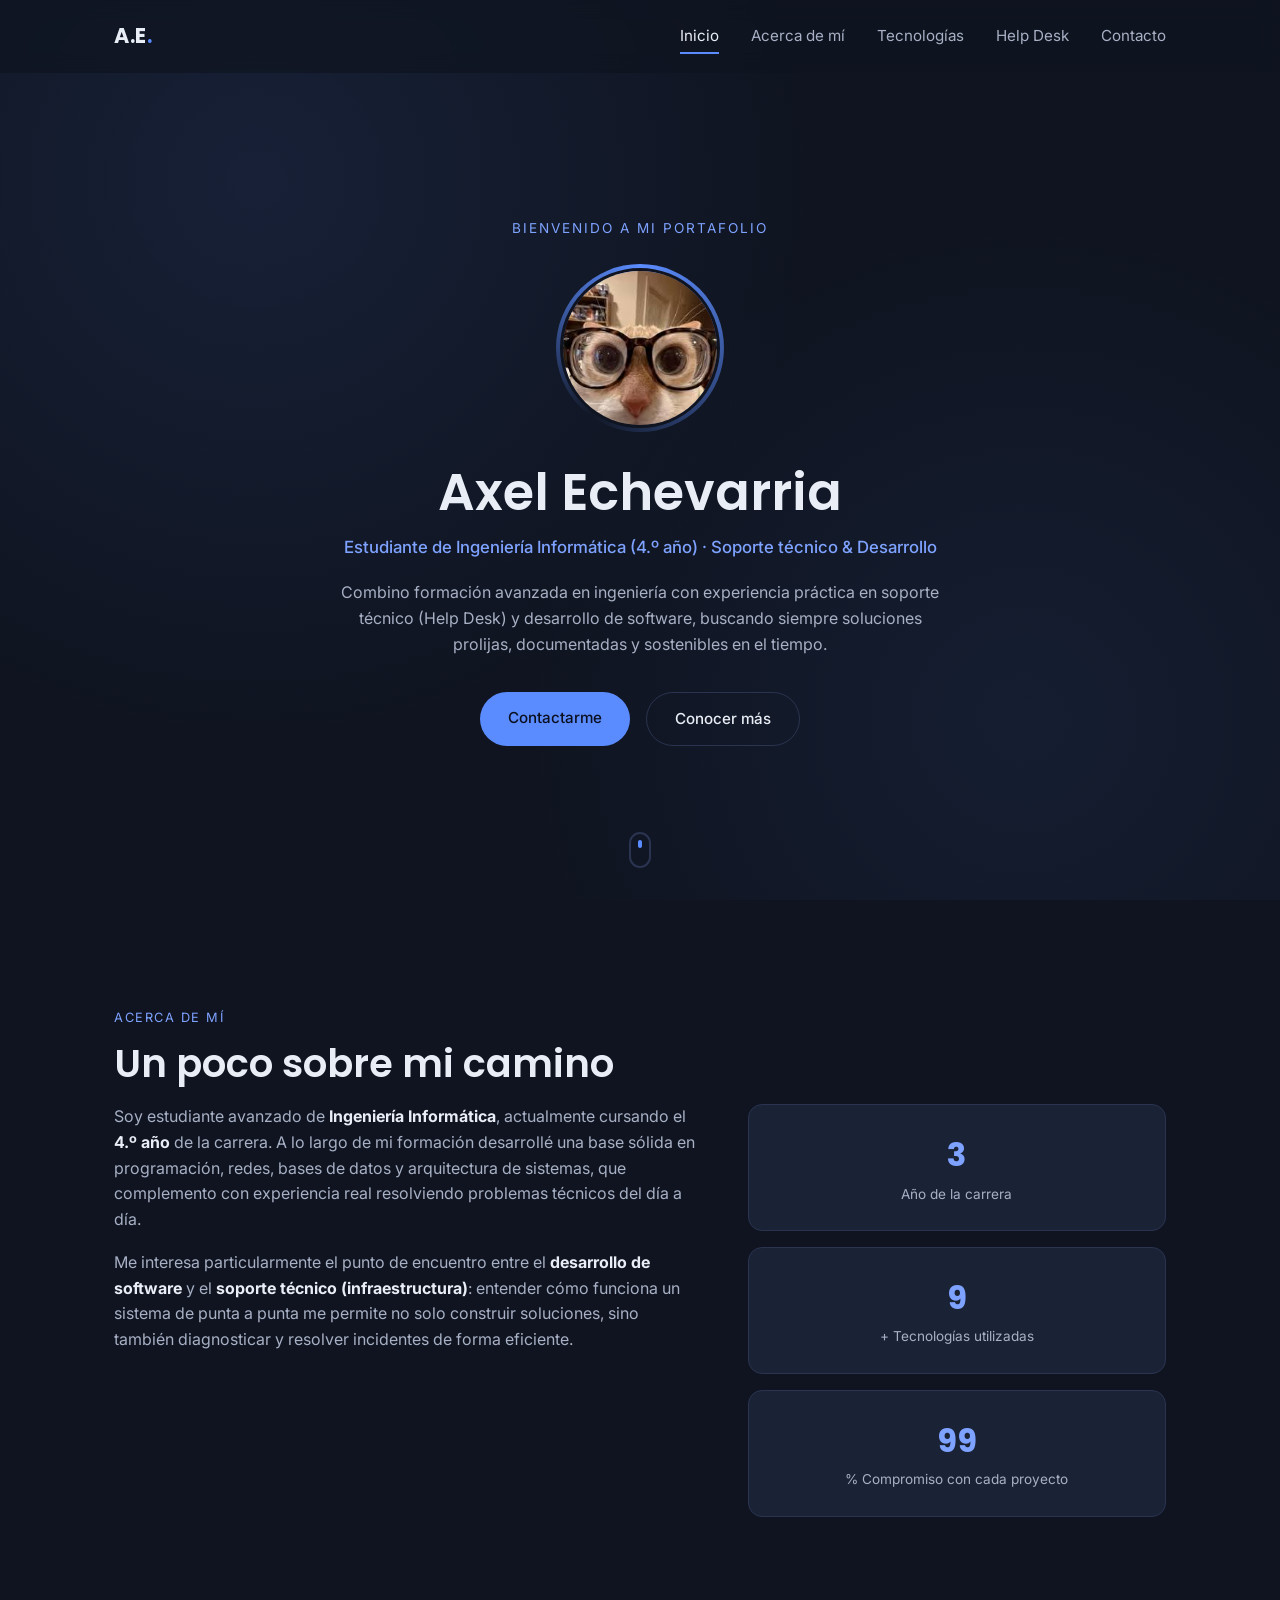
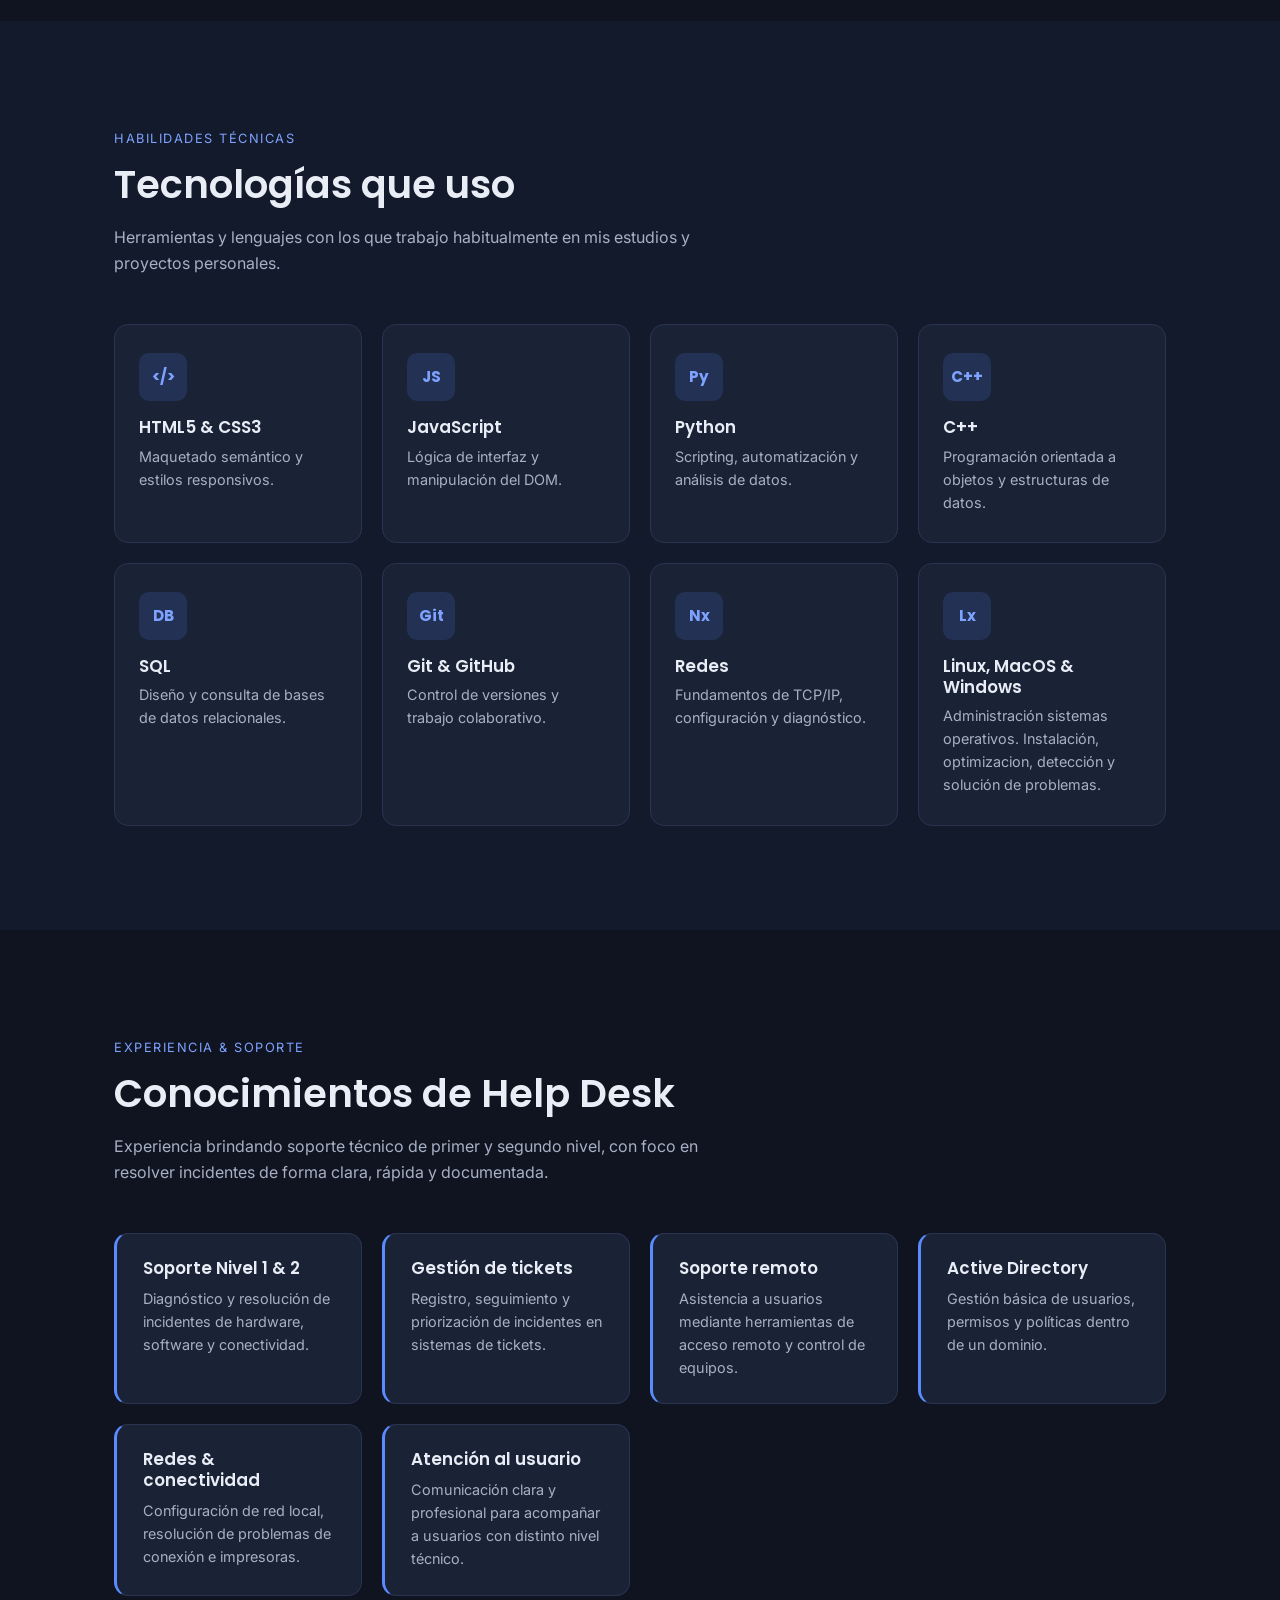
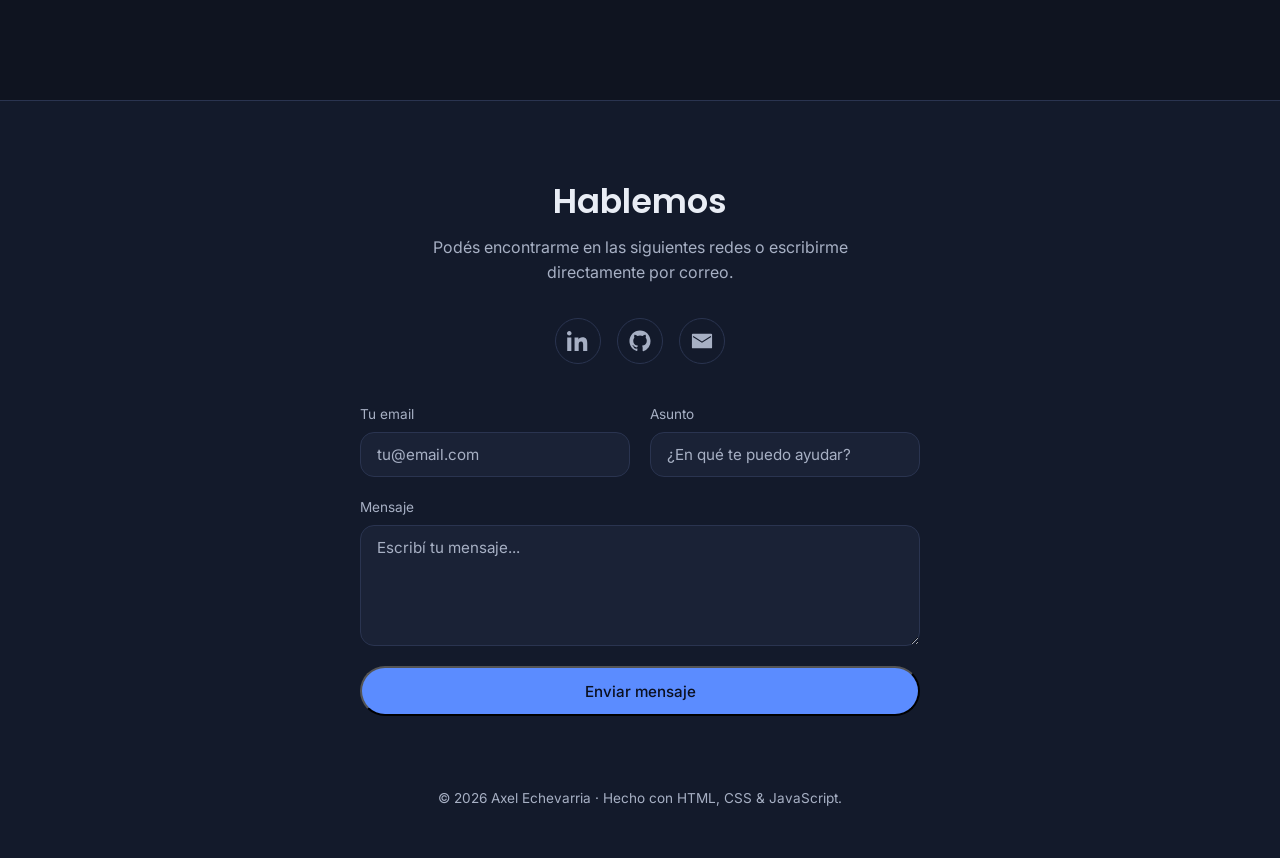
==== commit 55a64d63: "cambio de parametros Co-Authored-By: Claude Sonnet 5 <noreply@anthropic.com> Claude-Session: https:/" ====
--- a/index.html
+++ b/index.html
@@ -142,8 +142,8 @@
             <p>Scripting, automatización y análisis de datos.</p>
           </div>
           <div class="tech-card reveal">
-            <div class="tech-icon">Jv</div>
-            <h3>Java</h3>
+            <div class="tech-icon">C++</div>
+            <h3>C++</h3>
             <p>Programación orientada a objetos y estructuras de datos.</p>
           </div>
           <div class="tech-card reveal">
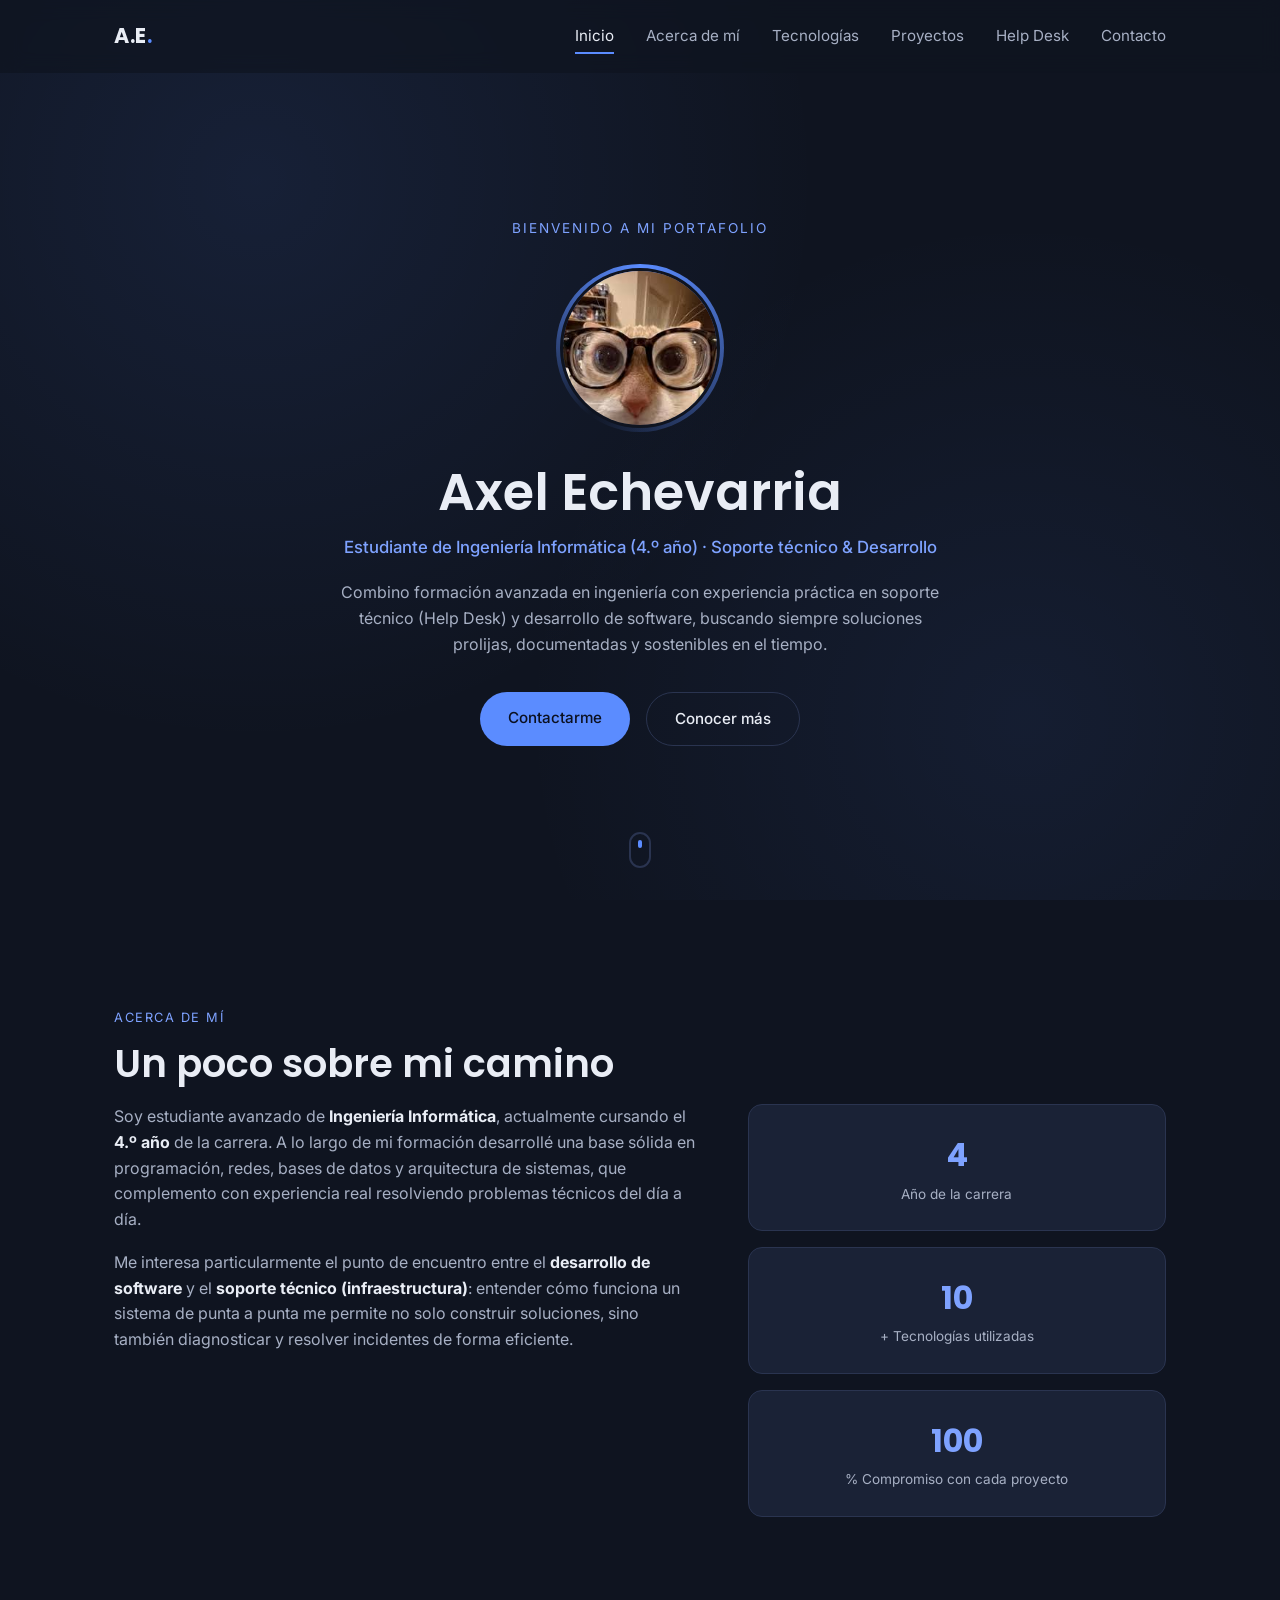
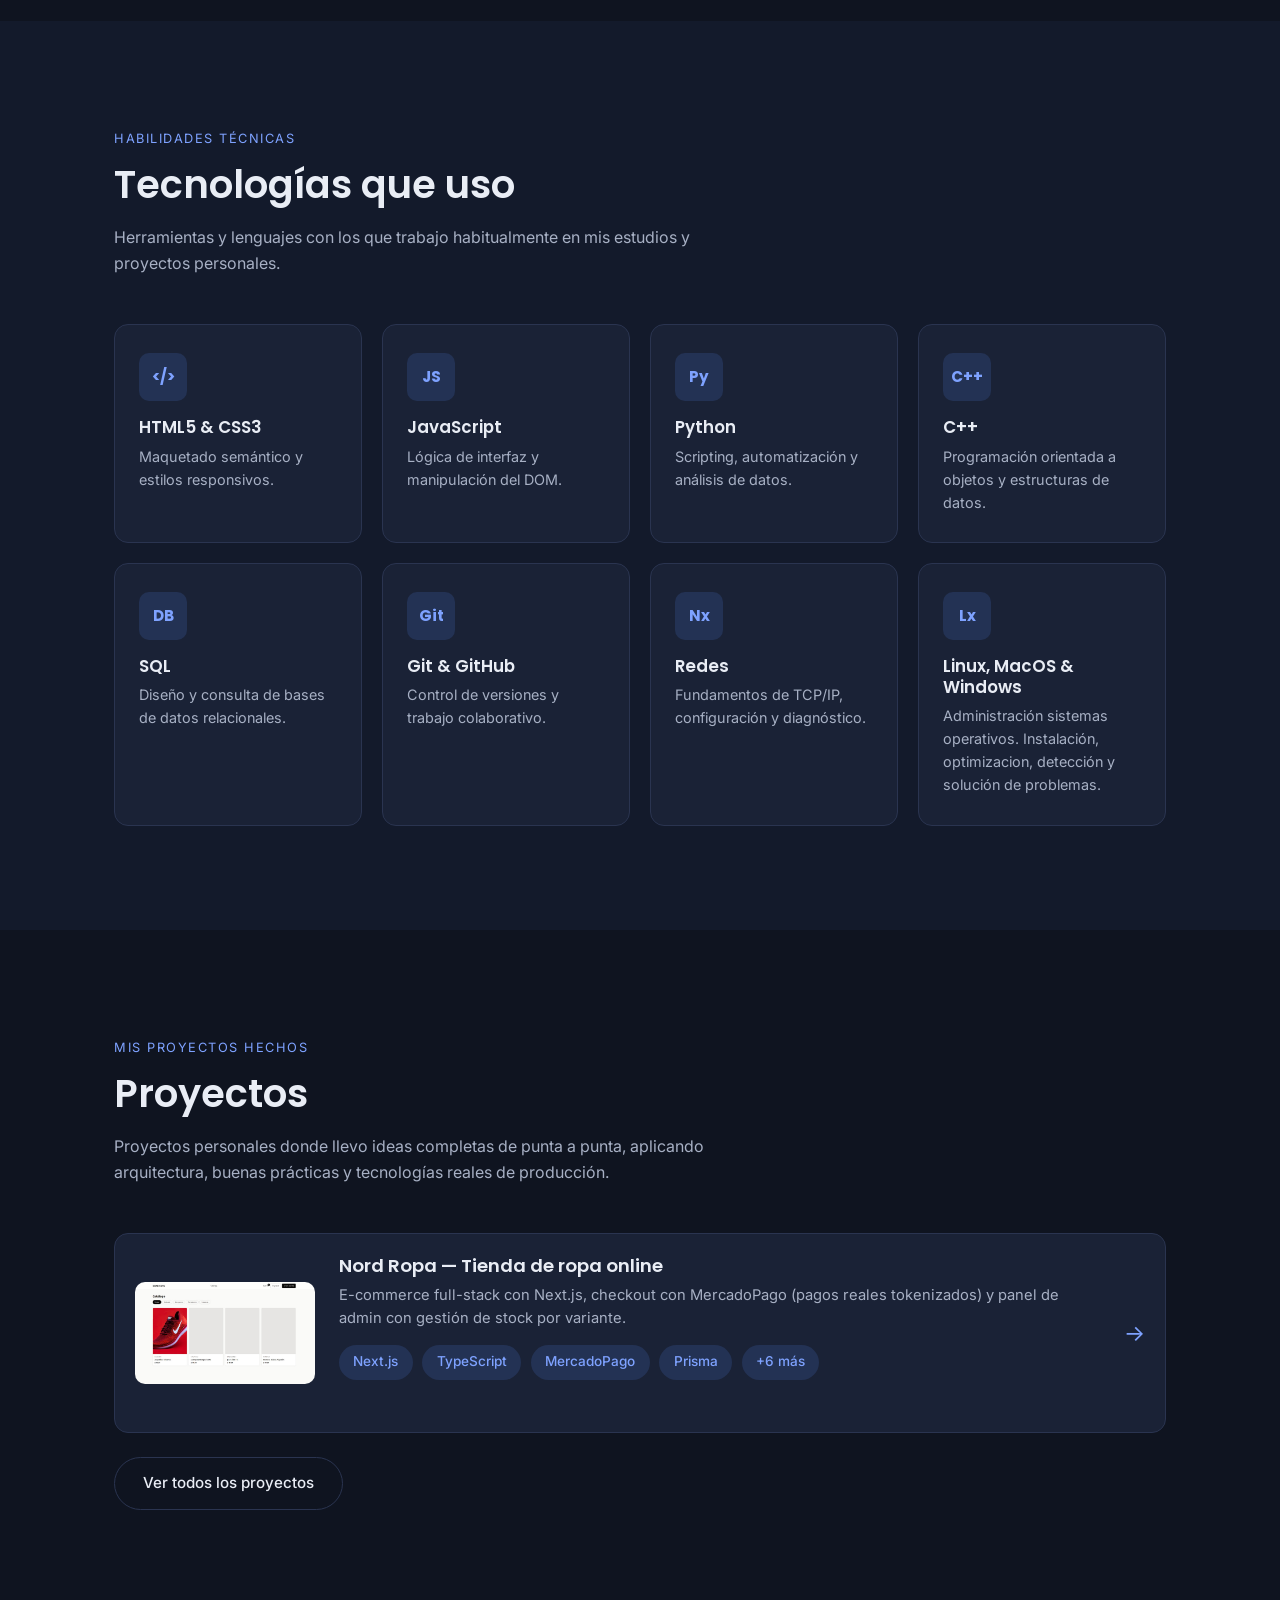
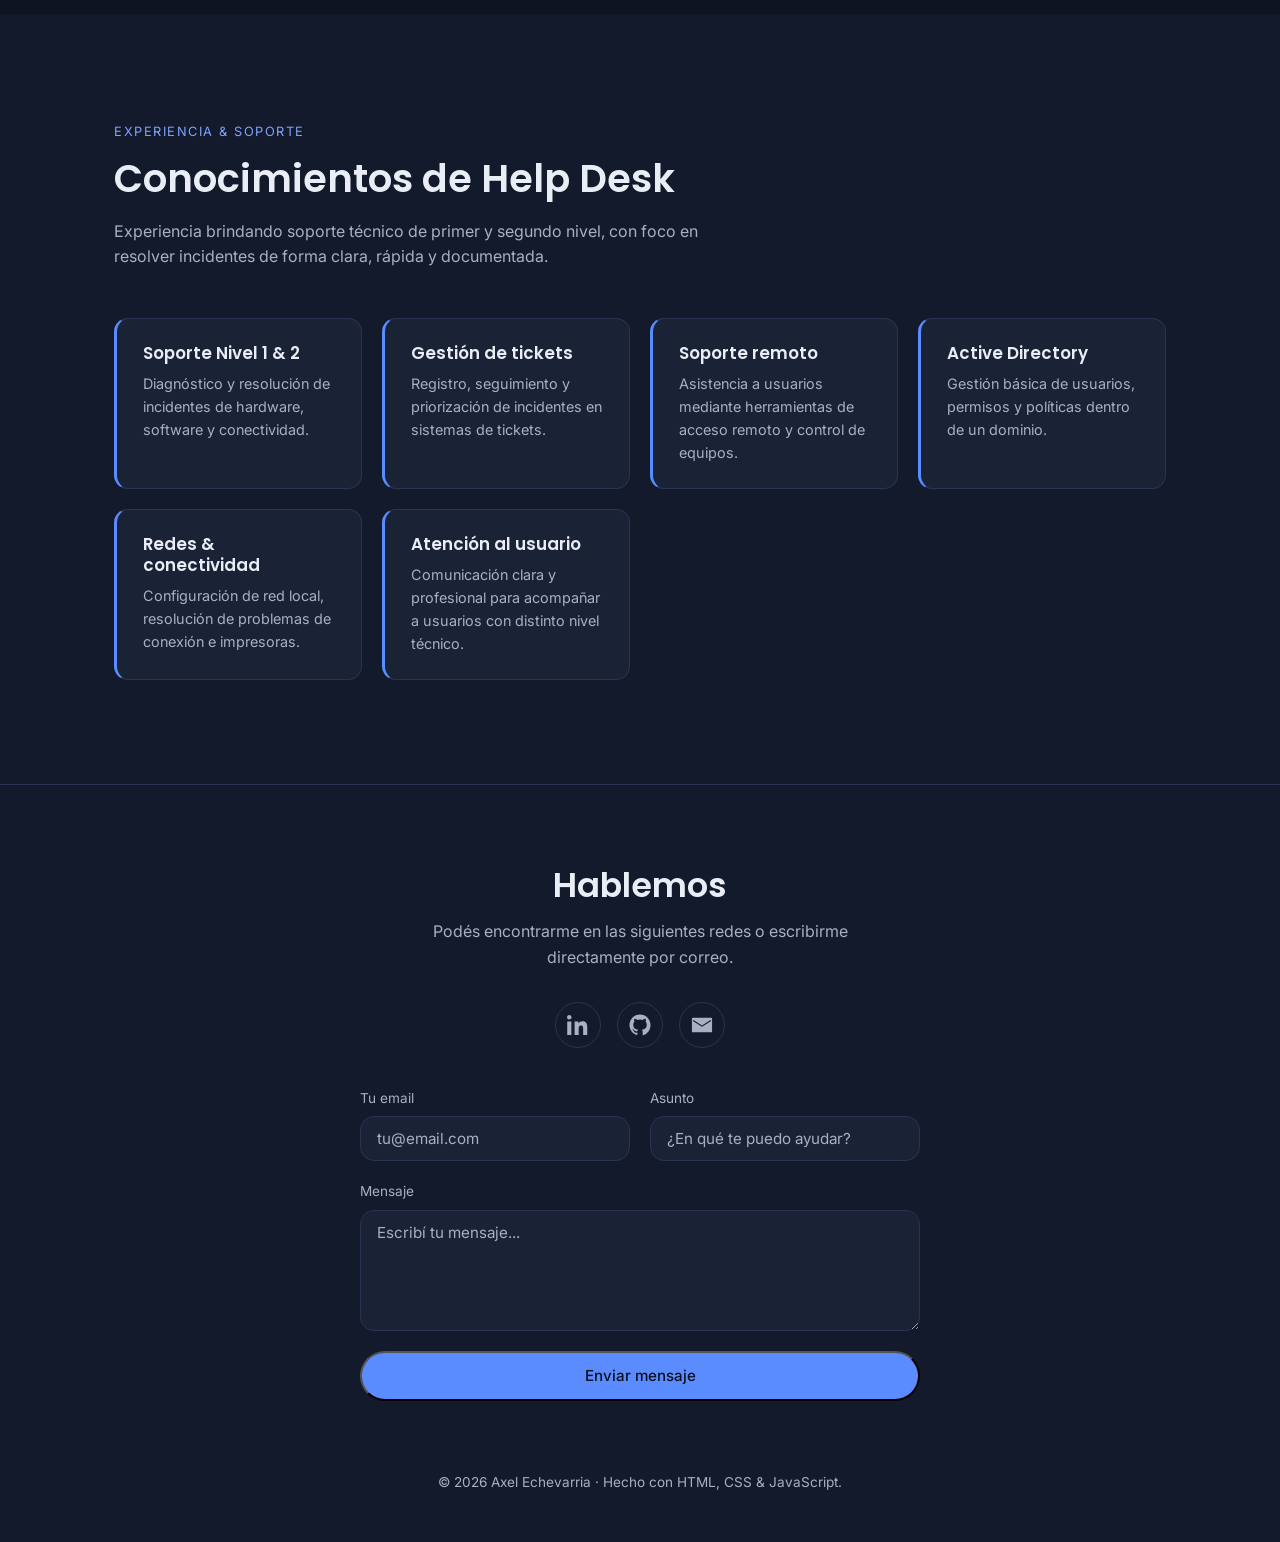
==== commit fd1decf7: "agregada la seccion de proyectos" ====
--- a/index.html
+++ b/index.html
@@ -28,6 +28,7 @@
         <li><a href="#inicio" class="nav-link active">Inicio</a></li>
         <li><a href="#acerca" class="nav-link">Acerca de mí</a></li>
         <li><a href="#tecnologias" class="nav-link">Tecnologías</a></li>
+        <li><a href="mis_proyectos.html" class="nav-link">Proyectos</a></li>
         <li><a href="#helpdesk" class="nav-link">Help Desk</a></li>
         <li><a href="#contacto" class="nav-link">Contacto</a></li>
       </ul>
@@ -170,8 +171,43 @@
       </div>
     </section>
 
+    <!-- PROYECTOS (vista previa) -->
+    <section id="proyectos" class="section">
+      <div class="container">
+        <span class="section-tag reveal">Mis proyectos hechos</span>
+        <h2 class="section-title reveal">Proyectos</h2>
+        <p class="section-desc reveal">
+          Proyectos personales donde llevo ideas completas de punta a punta,
+          aplicando arquitectura, buenas prácticas y tecnologías reales de producción.
+        </p>
+
+        <a href="mis_proyectos.html" class="project-preview-card reveal">
+          <div class="project-preview-thumb">
+            <img src="mis_proyectos/tienda_ropa/01-catalogo.jpg" alt="Captura del catálogo — Nord Ropa">
+          </div>
+          <div class="project-preview-info">
+            <h3>Nord Ropa — Tienda de ropa online</h3>
+            <p>
+              E-commerce full-stack con Next.js, checkout con MercadoPago (pagos
+              reales tokenizados) y panel de admin con gestión de stock por variante.
+            </p>
+            <div class="project-tech">
+              <span class="tech-badge">Next.js</span>
+              <span class="tech-badge">TypeScript</span>
+              <span class="tech-badge">MercadoPago</span>
+              <span class="tech-badge">Prisma</span>
+              <span class="tech-badge">+6 más</span>
+            </div>
+          </div>
+          <span class="project-preview-arrow" aria-hidden="true">→</span>
+        </a>
+
+        <a href="mis_proyectos.html" class="btn btn-outline project-see-all reveal">Ver todos los proyectos</a>
+      </div>
+    </section>
+
     <!-- HELP DESK -->
-    <section id="helpdesk" class="section">
+    <section id="helpdesk" class="section section-alt">
       <div class="container">
         <span class="section-tag reveal">Experiencia &amp; soporte</span>
         <h2 class="section-title reveal">Conocimientos de Help Desk</h2>
--- a/css/style.css
+++ b/css/style.css
@@ -461,6 +461,325 @@
 }
 
 /* =========================================================
+   Proyectos
+   ========================================================= */
+.project-grid {
+  display: grid;
+  gap: 2rem;
+}
+
+.project-card {
+  background: var(--surface);
+  border: 1px solid var(--border);
+  border-radius: var(--radius);
+  padding: 2.5rem;
+  display: grid;
+  gap: 2.5rem;
+  transition: border-color var(--transition);
+}
+
+.project-card:hover {
+  border-color: var(--accent);
+}
+
+.project-gallery-main {
+  border-radius: var(--radius);
+  overflow: hidden;
+  border: 1px solid var(--border);
+  aspect-ratio: 16 / 9;
+  max-width: 720px;
+  margin: 0 auto;
+  cursor: zoom-in;
+  background: var(--bg);
+}
+
+.project-gallery-main img {
+  width: 100%;
+  height: 100%;
+  object-fit: cover;
+  transition: transform var(--transition);
+}
+
+.project-gallery-main:hover img {
+  transform: scale(1.03);
+}
+
+.project-gallery-thumbs {
+  display: flex;
+  justify-content: center;
+  flex-wrap: wrap;
+  gap: 0.6rem;
+  max-width: 720px;
+  margin: 0.75rem auto 0;
+  overflow-x: auto;
+  padding-bottom: 0.25rem;
+}
+
+.gallery-thumb {
+  flex: 0 0 auto;
+  width: 76px;
+  height: 50px;
+  border-radius: 6px;
+  overflow: hidden;
+  border: 2px solid transparent;
+  padding: 0;
+  cursor: pointer;
+  opacity: 0.6;
+  background: none;
+  transition: opacity var(--transition), border-color var(--transition);
+}
+
+.gallery-thumb img {
+  width: 100%;
+  height: 100%;
+  object-fit: cover;
+}
+
+.gallery-thumb:hover {
+  opacity: 0.9;
+}
+
+.gallery-thumb.active {
+  border-color: var(--accent);
+  opacity: 1;
+}
+
+.project-info {
+  max-width: 760px;
+  margin: 0 auto;
+}
+
+.project-info h3 {
+  font-size: 1.35rem;
+  margin-bottom: 0.6rem;
+}
+
+.project-pitch {
+  color: var(--text-muted);
+  font-size: 1.05rem;
+  margin-bottom: 1.75rem;
+}
+
+.project-tech {
+  display: flex;
+  flex-wrap: wrap;
+  gap: 0.6rem;
+  margin-bottom: 2rem;
+}
+
+.tech-badge {
+  font-size: 0.85rem;
+  padding: 0.4rem 0.9rem;
+  border-radius: 999px;
+  background: var(--accent-soft);
+  color: var(--accent-strong);
+  font-weight: 500;
+}
+
+.project-details + .project-details {
+  margin-top: 1.75rem;
+}
+
+.project-info h4 {
+  font-family: var(--font-heading);
+  font-size: 1.05rem;
+  font-weight: 600;
+  margin-bottom: 0.85rem;
+}
+
+.project-info ul {
+  list-style: none;
+  display: grid;
+  gap: 0.7rem;
+}
+
+.project-info ul li {
+  position: relative;
+  padding-left: 1.2rem;
+  color: var(--text-muted);
+  font-size: 1rem;
+  line-height: 1.55;
+}
+
+.project-info ul li::before {
+  content: '';
+  position: absolute;
+  left: 0;
+  top: 0.55em;
+  width: 6px;
+  height: 6px;
+  border-radius: 50%;
+  background: var(--accent);
+}
+
+/* Vista previa del proyecto (index.html) */
+.project-preview-card {
+  display: flex;
+  align-items: center;
+  gap: 1.5rem;
+  background: var(--surface);
+  border: 1px solid var(--border);
+  border-radius: var(--radius);
+  padding: 1.25rem;
+  margin-bottom: 1.5rem;
+  transition: transform var(--transition), border-color var(--transition), background var(--transition);
+}
+
+.project-preview-card:hover {
+  transform: translateY(-4px);
+  border-color: var(--accent);
+  background: var(--surface-hover);
+}
+
+.project-preview-thumb {
+  flex: 0 0 auto;
+  width: 180px;
+  aspect-ratio: 16 / 9;
+  border-radius: 10px;
+  overflow: hidden;
+}
+
+.project-preview-thumb img {
+  width: 100%;
+  height: 100%;
+  object-fit: cover;
+}
+
+.project-preview-info {
+  flex: 1;
+  min-width: 0;
+}
+
+.project-preview-info h3 {
+  font-size: 1.15rem;
+  margin-bottom: 0.4rem;
+}
+
+.project-preview-info p {
+  color: var(--text-muted);
+  font-size: 0.92rem;
+  margin-bottom: 0.9rem;
+}
+
+.project-preview-arrow {
+  flex: 0 0 auto;
+  font-size: 1.4rem;
+  color: var(--accent-strong);
+  transition: transform var(--transition);
+}
+
+.project-preview-card:hover .project-preview-arrow {
+  transform: translateX(4px);
+}
+
+/* Listado de proyectos (mis_proyectos.html) */
+.projects-list-grid {
+  display: grid;
+  grid-template-columns: repeat(auto-fit, minmax(300px, 1fr));
+  gap: 1.75rem;
+}
+
+.project-list-card {
+  display: flex;
+  flex-direction: column;
+  background: var(--surface);
+  border: 1px solid var(--border);
+  border-radius: var(--radius);
+  overflow: hidden;
+  transition: transform var(--transition), border-color var(--transition);
+}
+
+.project-list-card:hover {
+  transform: translateY(-6px);
+  border-color: var(--accent);
+}
+
+.project-list-thumb {
+  aspect-ratio: 16 / 9;
+  overflow: hidden;
+}
+
+.project-list-thumb img {
+  width: 100%;
+  height: 100%;
+  object-fit: cover;
+  transition: transform var(--transition);
+}
+
+.project-list-card:hover .project-list-thumb img {
+  transform: scale(1.05);
+}
+
+.project-list-body {
+  display: flex;
+  flex: 1;
+  flex-direction: column;
+  padding: 1.5rem;
+}
+
+.project-list-body h3 {
+  font-size: 1.15rem;
+  margin-bottom: 0.5rem;
+}
+
+.project-list-body p {
+  flex: 1;
+  color: var(--text-muted);
+  font-size: 0.9rem;
+  margin-bottom: 1rem;
+}
+
+.project-list-link {
+  font-weight: 500;
+  font-size: 0.9rem;
+  color: var(--accent-strong);
+}
+
+/* Volver a la lista de proyectos (páginas de detalle) */
+.back-link {
+  display: inline-flex;
+  align-items: center;
+  gap: 0.4rem;
+  margin-bottom: 1.5rem;
+  color: var(--text-muted);
+  font-size: 0.9rem;
+  transition: color var(--transition);
+}
+
+.back-link:hover {
+  color: var(--accent-strong);
+}
+
+/* Lightbox para ampliar capturas */
+.lightbox {
+  position: fixed;
+  inset: 0;
+  display: flex;
+  align-items: center;
+  justify-content: center;
+  padding: 2rem;
+  background: rgba(5, 8, 15, 0.92);
+  opacity: 0;
+  visibility: hidden;
+  transition: opacity var(--transition), visibility var(--transition);
+  z-index: 2000;
+  cursor: zoom-out;
+}
+
+.lightbox.open {
+  opacity: 1;
+  visibility: visible;
+}
+
+.lightbox img {
+  max-width: 100%;
+  max-height: 100%;
+  border-radius: var(--radius);
+  border: 1px solid var(--border);
+  box-shadow: 0 20px 60px -20px rgba(0, 0, 0, 0.6);
+}
+
+/* =========================================================
    Help Desk
    ========================================================= */
 .helpdesk-grid {
@@ -622,6 +941,11 @@
   .form-row {
     grid-template-columns: 1fr;
     gap: 0;
+  }
+
+  .project-card {
+    padding: 1.5rem;
+    gap: 2rem;
   }
 }
 
@@ -695,6 +1019,22 @@
 @media (max-width: 860px) {
   .about-grid {
     grid-template-columns: 1fr;
+  }
+}
+
+@media (max-width: 560px) {
+  .project-preview-card {
+    flex-direction: column;
+    align-items: stretch;
+    text-align: center;
+  }
+
+  .project-preview-thumb {
+    width: 100%;
+  }
+
+  .project-preview-arrow {
+    display: none;
   }
 }
 
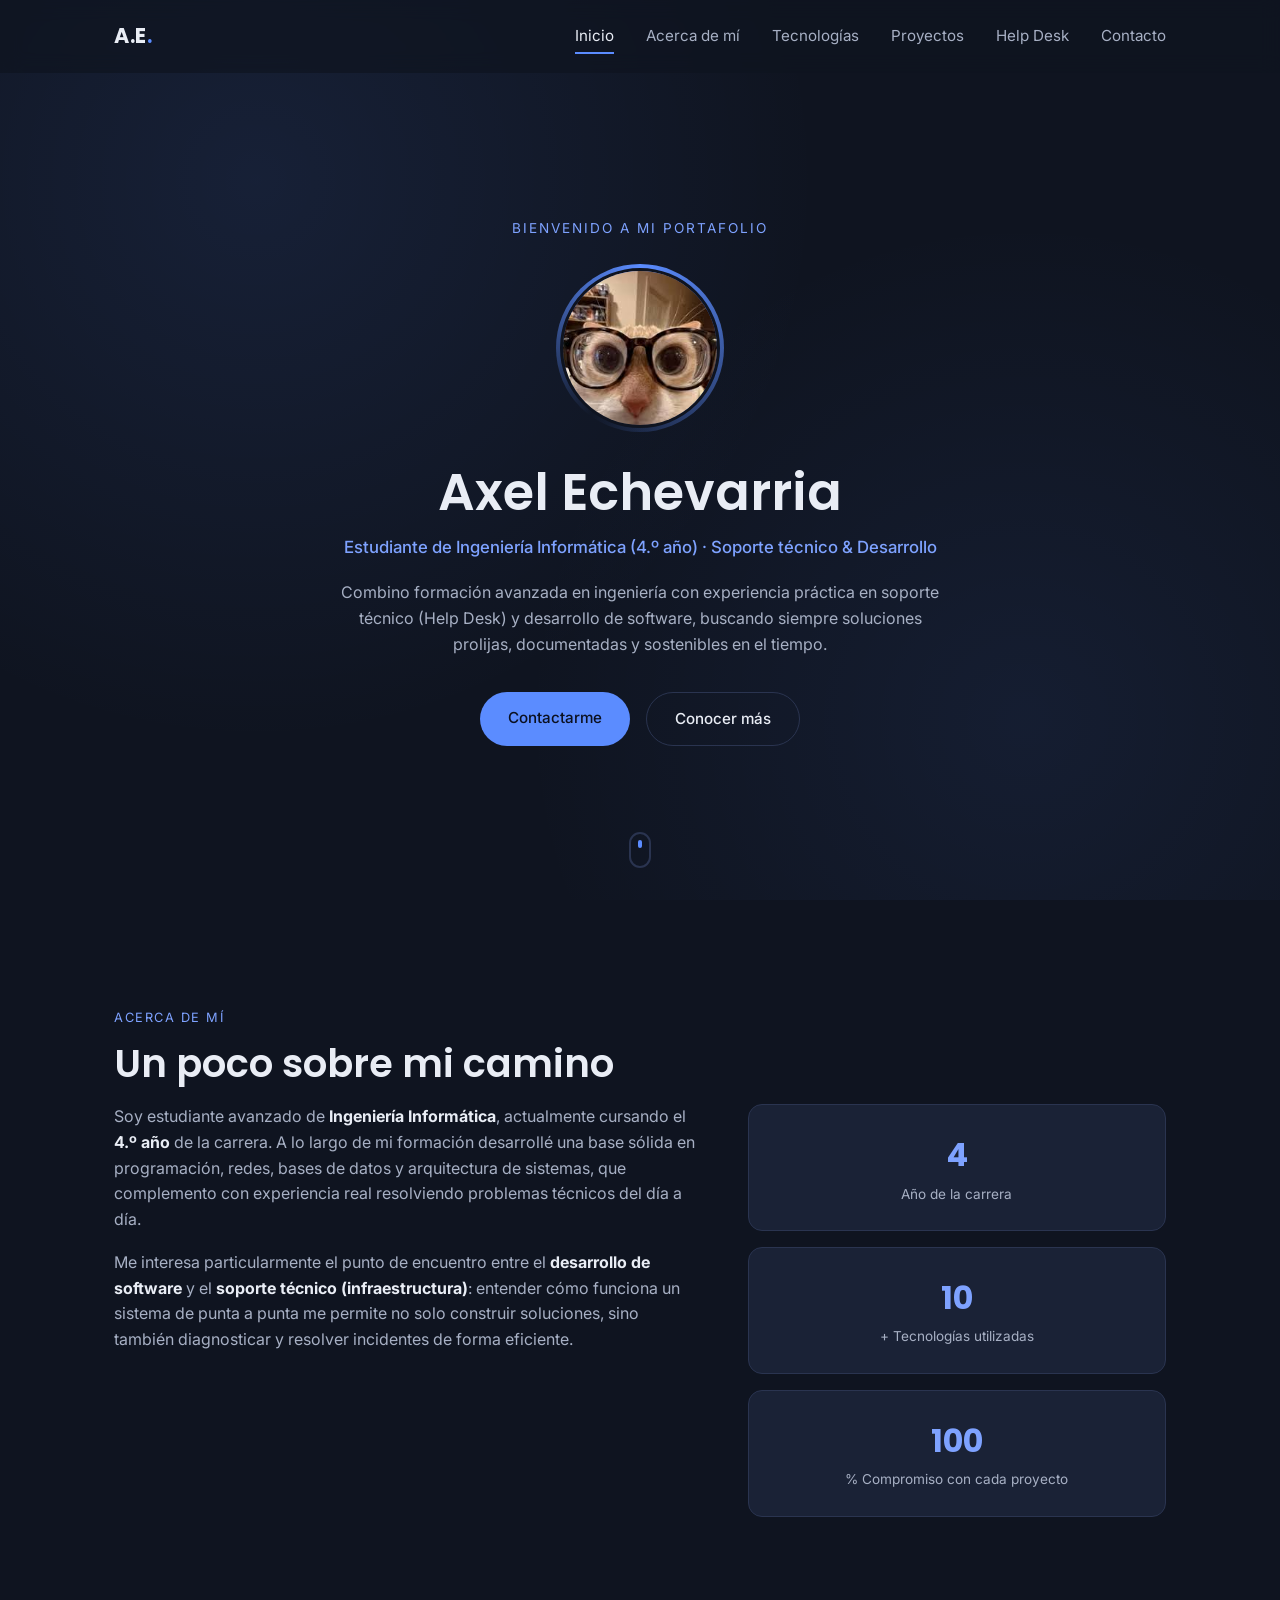
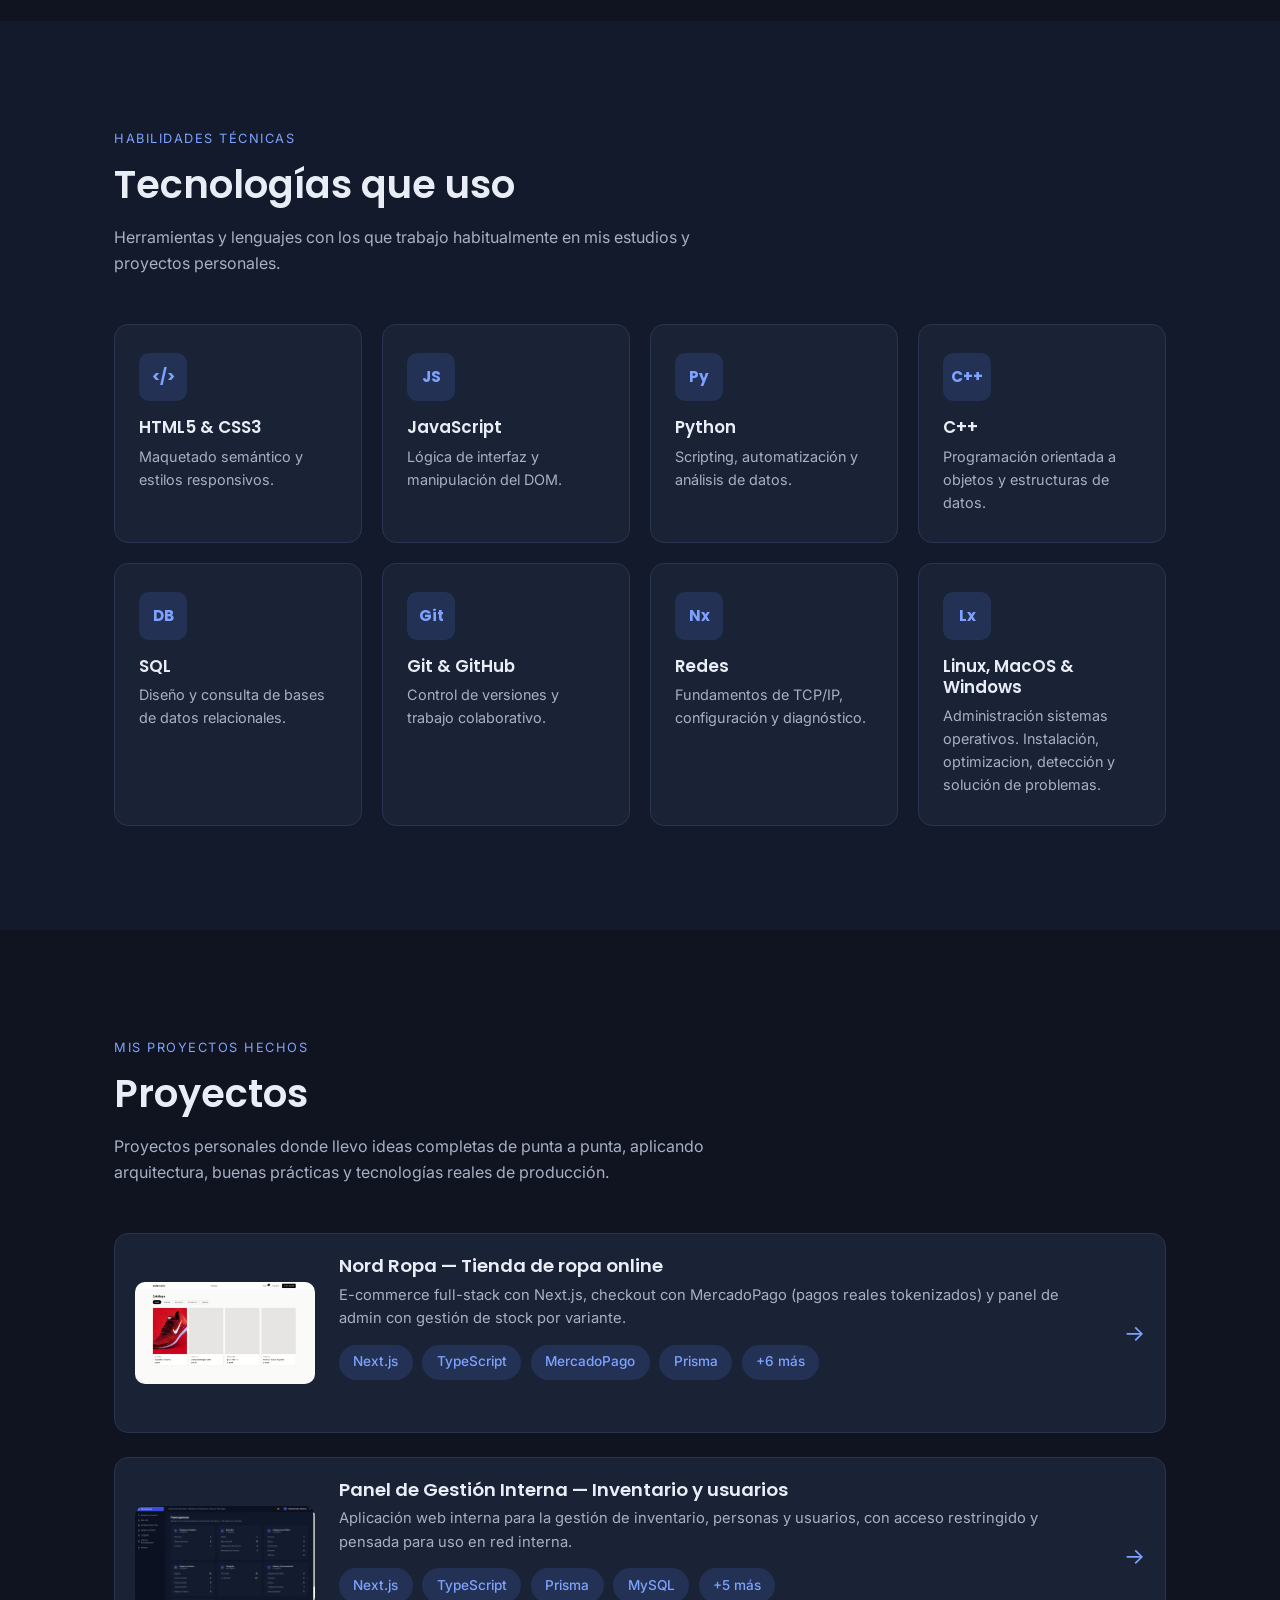
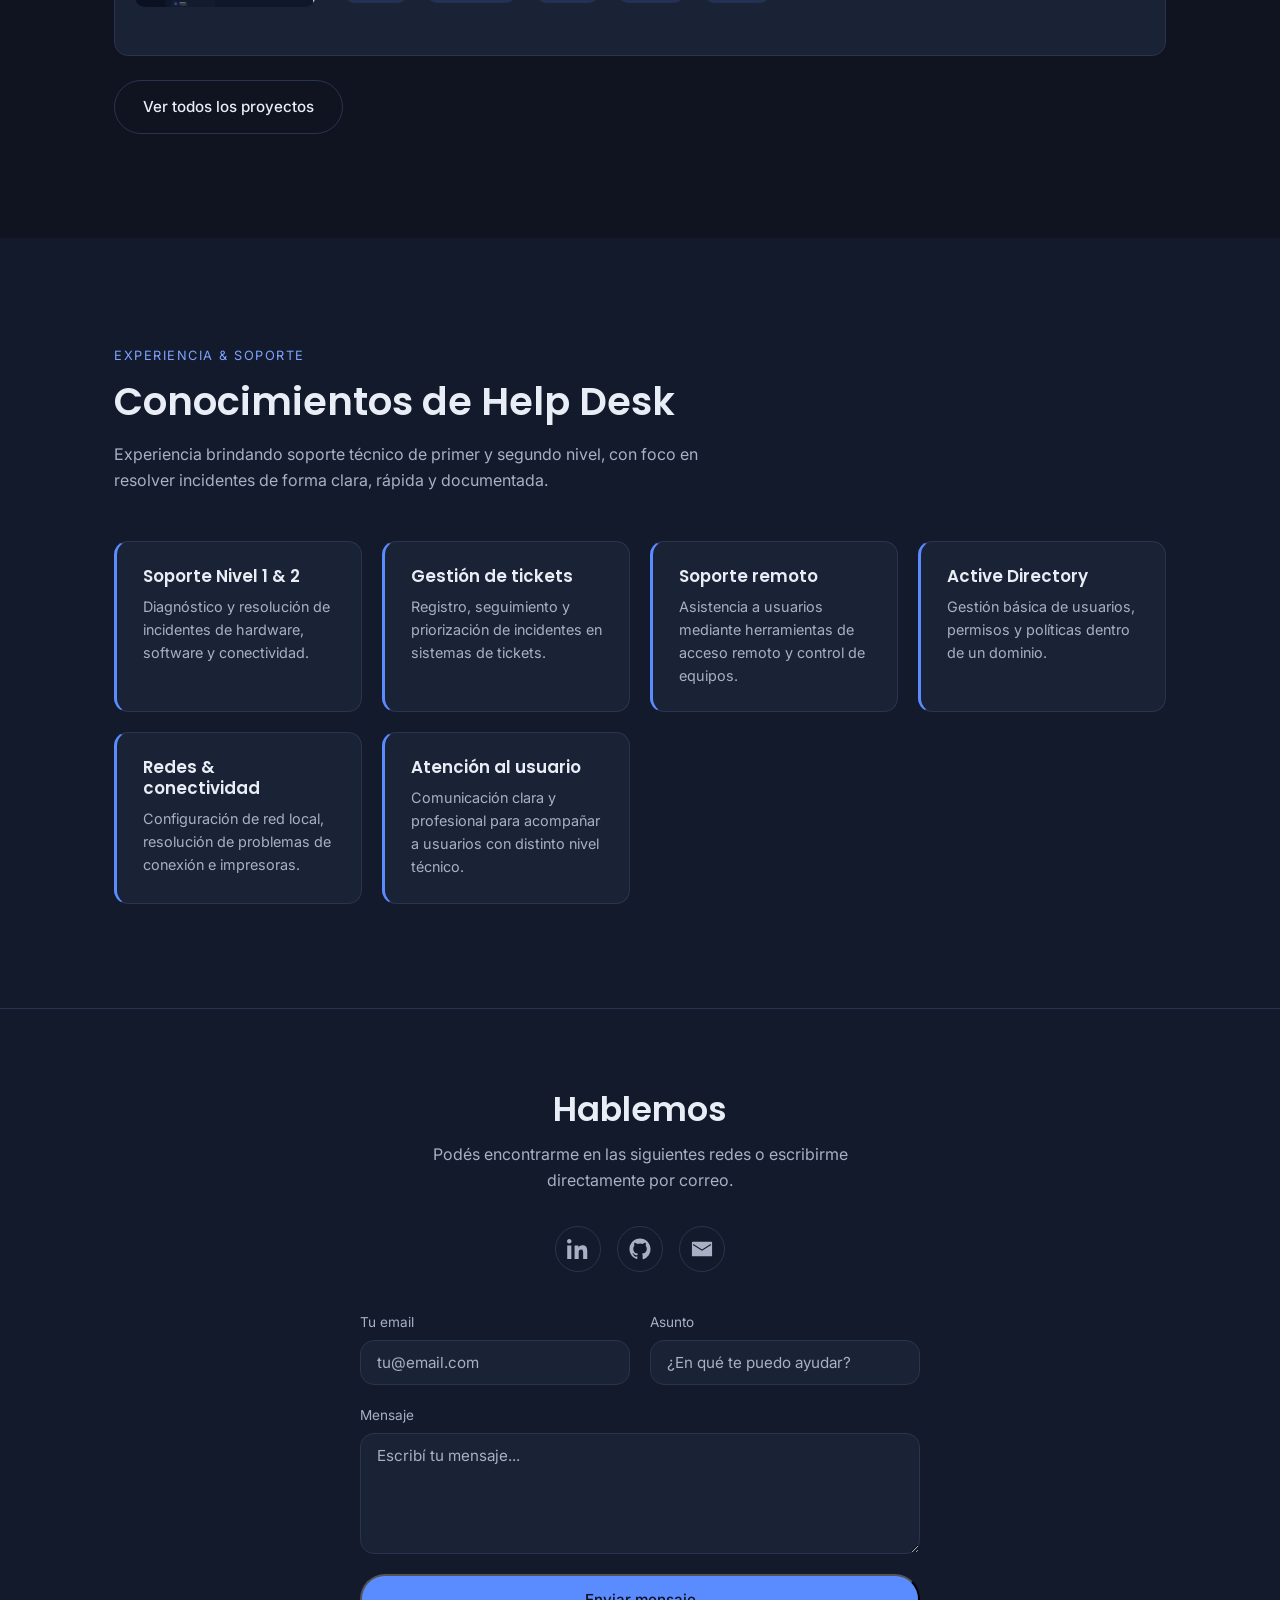
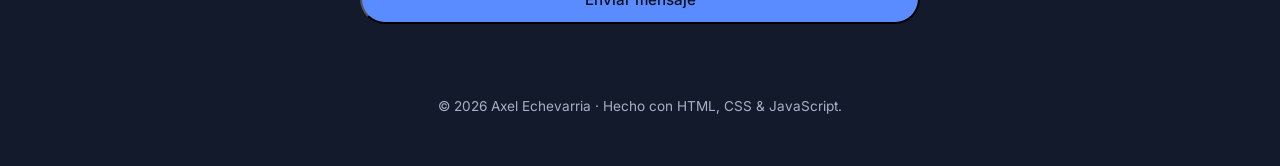
==== commit 747e8daa: "Proyecto nuevo agregado y cambios de estructura" ====
--- a/index.html
+++ b/index.html
@@ -202,6 +202,27 @@
           <span class="project-preview-arrow" aria-hidden="true">→</span>
         </a>
 
+        <a href="mis_proyectos.html" class="project-preview-card reveal">
+          <div class="project-preview-thumb">
+            <img src="mis_proyectos/repo/capturas/02-panel-general-oscuro.jpg" alt="Captura del panel general — Panel de Gestión Interna">
+          </div>
+          <div class="project-preview-info">
+            <h3>Panel de Gestión Interna — Inventario y usuarios</h3>
+            <p>
+              Aplicación web interna para la gestión de inventario, personas y
+              usuarios, con acceso restringido y pensada para uso en red interna.
+            </p>
+            <div class="project-tech">
+              <span class="tech-badge">Next.js</span>
+              <span class="tech-badge">TypeScript</span>
+              <span class="tech-badge">Prisma</span>
+              <span class="tech-badge">MySQL</span>
+              <span class="tech-badge">+5 más</span>
+            </div>
+          </div>
+          <span class="project-preview-arrow" aria-hidden="true">→</span>
+        </a>
+
         <a href="mis_proyectos.html" class="btn btn-outline project-see-all reveal">Ver todos los proyectos</a>
       </div>
     </section>
